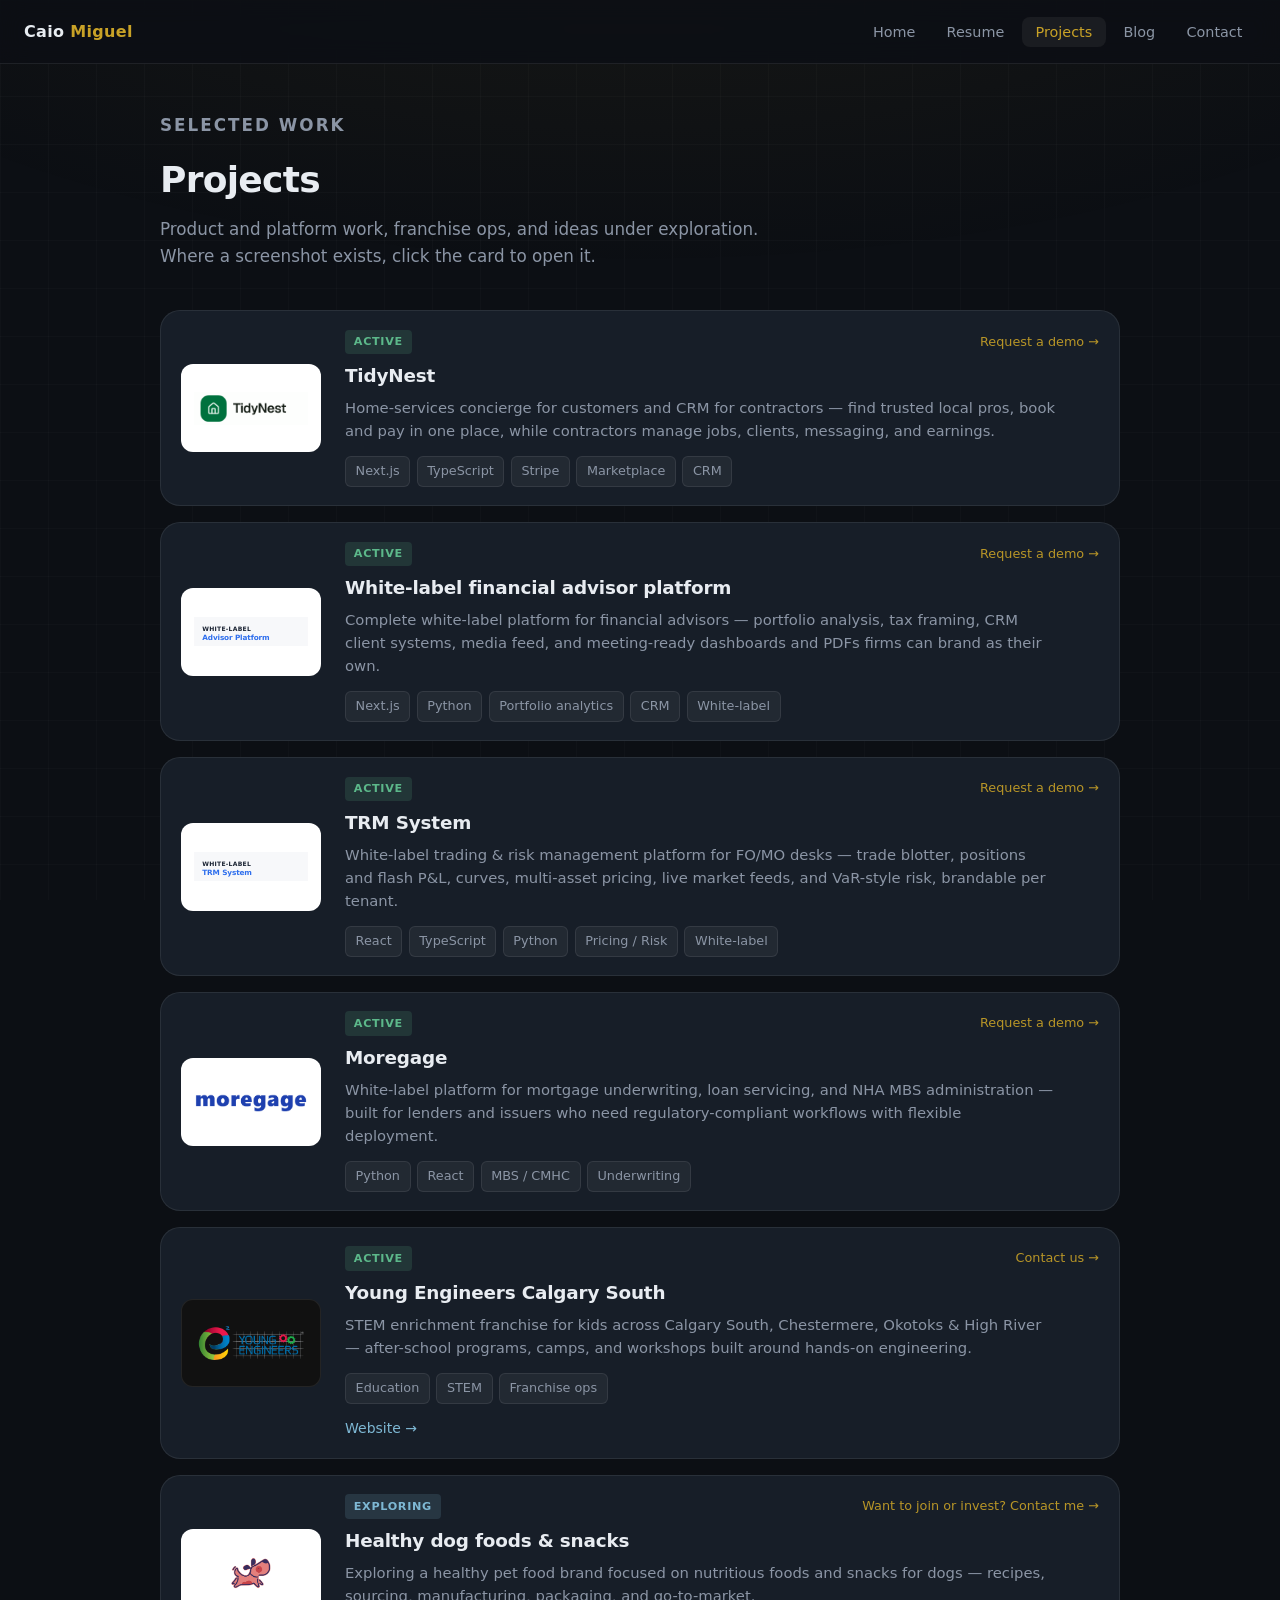
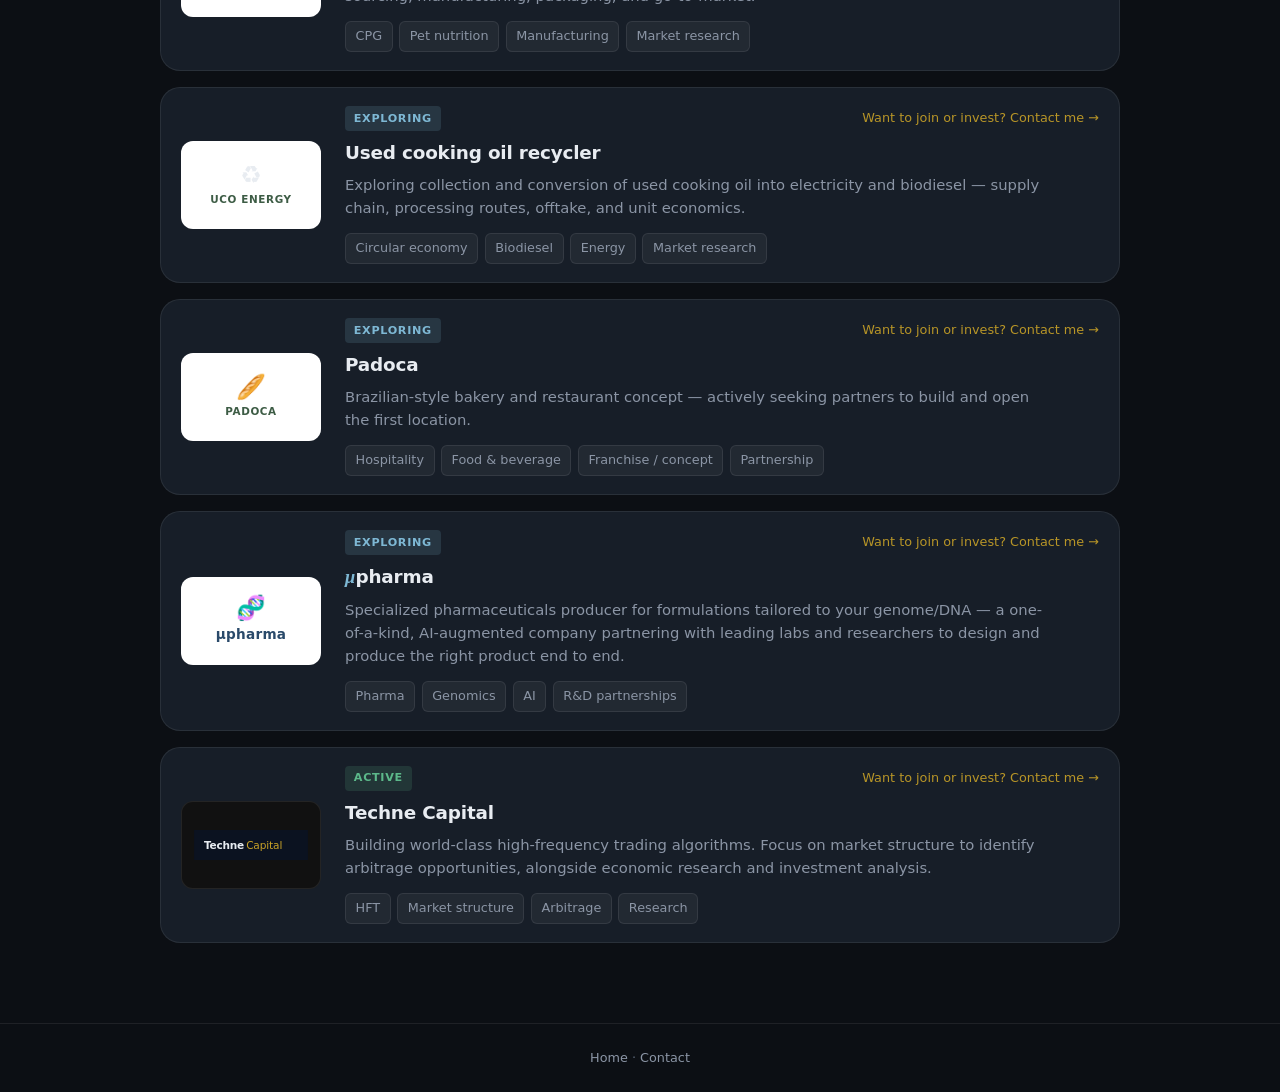
==== projects.html @ 764458f3 "Initial personal site for GitHub Pages. Landing page with resume, projects, blog, and contact; resum" ====
<!DOCTYPE html>
<html lang="en">
  <head>
    <meta charset="UTF-8" />
    <meta name="viewport" content="width=device-width, initial-scale=1.0" />
    <meta
      name="description"
      content="Projects by Caio Miguel — Techne Capital, advisor platform, TRM System, Moregage, TidyNest, Young Engineers, healthy dog food, and more."
    />
    <title>Projects · Caio Miguel</title>
    <link rel="stylesheet" href="css/style.css" />
  </head>
  <body>
    <div class="bg-grid" aria-hidden="true"></div>

    <header class="site-nav">
      <a class="logo" href="index.html">Caio <span>Miguel</span></a>
      <button
        class="nav-toggle"
        type="button"
        aria-label="Open menu"
        aria-expanded="false"
      >
        ☰
      </button>
      <ul class="nav-links">
        <li><a href="index.html">Home</a></li>
        <li><a href="resume.html">Resume</a></li>
        <li><a class="active" href="projects.html">Projects</a></li>
        <li><a href="blog.html">Blog</a></li>
        <li><a href="contact.html">Contact</a></li>
      </ul>
    </header>

    <main class="page container">
      <header class="page-header">
        <p class="eyebrow">Selected work</p>
        <h1>Projects</h1>
        <p>
          Product and platform work, franchise ops, and ideas under exploration.
          Where a screenshot exists, click the card to open it.
        </p>
      </header>

      <div class="projects-list">
        <article
          class="project-row"
          tabindex="0"
          role="button"
          data-screenshot="projects/tidynest-landing.png"
          data-title="TidyNest"
          data-caption="Landing page — home help marketplace"
          aria-haspopup="dialog"
          aria-label="TidyNest — open screenshot"
        >
          <div class="project-logo-wrap project-logo-wrap--light">
            <img
              class="project-logo"
              src="projects/tidynest-logo.png"
              alt=""
              width="140"
              height="36"
            />
          </div>
          <div class="project-body">
            <div class="project-body-top">
              <span class="status status-active">Active</span>
              <a class="project-view-hint" href="contact.html" data-no-lightbox
                >Request a demo →</a
              >
            </div>
            <h2>TidyNest</h2>
            <p class="desc">
              Home-services concierge for customers and CRM for contractors —
              find trusted local pros, book and pay in one place, while
              contractors manage jobs, clients, messaging, and earnings.
            </p>
            <div class="tech">
              <span class="tag">Next.js</span>
              <span class="tag">TypeScript</span>
              <span class="tag">Stripe</span>
              <span class="tag">Marketplace</span>
              <span class="tag">CRM</span>
            </div>
          </div>
        </article>

        <article class="project-row project-row--static">
          <div class="project-logo-wrap project-logo-wrap--light">
            <img
              class="project-logo"
              src="projects/advisor-platform-logo.svg"
              alt=""
              width="180"
              height="46"
            />
          </div>
          <div class="project-body">
            <div class="project-body-top">
              <span class="status status-active">Active</span>
              <a class="project-view-hint" href="contact.html"
                >Request a demo →</a
              >
            </div>
            <h2>White-label financial advisor platform</h2>
            <p class="desc">
              Complete white-label platform for financial advisors — portfolio
              analysis, tax framing, CRM client systems, media feed, and
              meeting-ready dashboards and PDFs firms can brand as their own.
            </p>
            <div class="tech">
              <span class="tag">Next.js</span>
              <span class="tag">Python</span>
              <span class="tag">Portfolio analytics</span>
              <span class="tag">CRM</span>
              <span class="tag">White-label</span>
            </div>
          </div>
        </article>

        <article
          class="project-row"
          tabindex="0"
          role="button"
          data-screenshot="projects/trm-landing.png"
          data-title="TRM System"
          data-caption="Dashboard — FO/MO trading &amp; risk overview"
          aria-haspopup="dialog"
          aria-label="TRM System — open screenshot"
        >
          <div class="project-logo-wrap project-logo-wrap--light">
            <img
              class="project-logo"
              src="projects/trm-system-logo.svg"
              alt=""
              width="180"
              height="46"
            />
          </div>
          <div class="project-body">
            <div class="project-body-top">
              <span class="status status-active">Active</span>
              <a class="project-view-hint" href="contact.html" data-no-lightbox
                >Request a demo →</a
              >
            </div>
            <h2>TRM System</h2>
            <p class="desc">
              White-label trading &amp; risk management platform for FO/MO
              desks — trade blotter, positions and flash P&amp;L, curves,
              multi-asset pricing, live market feeds, and VaR-style risk,
              brandable per tenant.
            </p>
            <div class="tech">
              <span class="tag">React</span>
              <span class="tag">TypeScript</span>
              <span class="tag">Python</span>
              <span class="tag">Pricing / Risk</span>
              <span class="tag">White-label</span>
            </div>
          </div>
        </article>

        <article
          class="project-row"
          tabindex="0"
          role="button"
          data-screenshot="projects/moregage-landing.png"
          data-title="Moregage"
          data-caption="Landing page — underwriting, servicing, and MBS administration"
          aria-haspopup="dialog"
          aria-label="Moregage — open screenshot"
        >
          <div class="project-logo-wrap project-logo-wrap--light">
            <img
              class="project-logo"
              src="projects/moregage-logo.png"
              alt=""
              width="180"
              height="36"
            />
          </div>
          <div class="project-body">
            <div class="project-body-top">
              <span class="status status-active">Active</span>
              <a class="project-view-hint" href="contact.html" data-no-lightbox
                >Request a demo →</a
              >
            </div>
            <h2>Moregage</h2>
            <p class="desc">
              White-label platform for mortgage underwriting, loan servicing, and
              NHA MBS administration — built for lenders and issuers who need
              regulatory-compliant workflows with flexible deployment.
            </p>
            <div class="tech">
              <span class="tag">Python</span>
              <span class="tag">React</span>
              <span class="tag">MBS / CMHC</span>
              <span class="tag">Underwriting</span>
            </div>
          </div>
        </article>

        <article
          class="project-row"
          tabindex="0"
          role="button"
          data-screenshot="projects/young-engineers-calgary-south-landing.png"
          data-title="Young Engineers Calgary South"
          data-caption="Franchise website homepage"
          aria-haspopup="dialog"
          aria-label="Young Engineers Calgary South — open screenshot"
        >
          <div class="project-logo-wrap project-logo-wrap--dark">
            <img
              class="project-logo project-logo--ye"
              src="projects/young-engineers-calgary-south-logo.png"
              alt=""
              width="160"
              height="48"
            />
          </div>
          <div class="project-body">
            <div class="project-body-top">
              <span class="status status-active">Active</span>
              <a
                class="project-view-hint"
                href="mailto:calgarysouth@youngengineers.org"
                data-no-lightbox
                >Contact us →</a
              >
            </div>
            <h2>Young Engineers Calgary South</h2>
            <p class="desc">
              STEM enrichment franchise for kids across Calgary South,
              Chestermere, Okotoks &amp; High River — after-school programs,
              camps, and workshops built around hands-on engineering.
            </p>
            <div class="tech">
              <span class="tag">Education</span>
              <span class="tag">STEM</span>
              <span class="tag">Franchise ops</span>
            </div>
            <div class="project-links">
              <a
                href="https://calgarysouth.youngengineers.org/"
                target="_blank"
                rel="noopener noreferrer"
                data-no-lightbox
                >Website →</a
              >
            </div>
          </div>
        </article>

        <article class="project-row project-row--static">
          <div class="project-logo-wrap project-logo-wrap--light">
            <img
              class="project-logo"
              src="projects/pawsitive-dog-logo.png"
              alt=""
              width="120"
              height="80"
            />
          </div>
          <div class="project-body">
            <div class="project-body-top">
              <span class="status status-exploring">Exploring</span>
              <a class="project-view-hint" href="contact.html"
                >Want to join or invest? Contact me →</a
              >
            </div>
            <h2>Healthy dog foods &amp; snacks</h2>
            <p class="desc">
              Exploring a healthy pet food brand focused on nutritious foods and
              snacks for dogs — recipes, sourcing, manufacturing, packaging, and
              go-to-market.
            </p>
            <div class="tech">
              <span class="tag">CPG</span>
              <span class="tag">Pet nutrition</span>
              <span class="tag">Manufacturing</span>
              <span class="tag">Market research</span>
            </div>
          </div>
        </article>

        <article class="project-row project-row--static">
          <div class="project-logo-wrap project-logo-wrap--light">
            <div class="project-logo-mark" aria-hidden="true">
              <span class="mark-icon">♻</span>
              <span class="mark-label">UCO energy</span>
            </div>
          </div>
          <div class="project-body">
            <div class="project-body-top">
              <span class="status status-exploring">Exploring</span>
              <a class="project-view-hint" href="contact.html"
                >Want to join or invest? Contact me →</a
              >
            </div>
            <h2>Used cooking oil recycler</h2>
            <p class="desc">
              Exploring collection and conversion of used cooking oil into
              electricity and biodiesel — supply chain, processing routes,
              offtake, and unit economics.
            </p>
            <div class="tech">
              <span class="tag">Circular economy</span>
              <span class="tag">Biodiesel</span>
              <span class="tag">Energy</span>
              <span class="tag">Market research</span>
            </div>
          </div>
        </article>

        <article class="project-row project-row--static">
          <div class="project-logo-wrap project-logo-wrap--light">
            <div class="project-logo-mark" aria-hidden="true">
              <span class="mark-icon">🥖</span>
              <span class="mark-label">Padoca</span>
            </div>
          </div>
          <div class="project-body">
            <div class="project-body-top">
              <span class="status status-exploring">Exploring</span>
              <a class="project-view-hint" href="contact.html"
                >Want to join or invest? Contact me →</a
              >
            </div>
            <h2>Padoca</h2>
            <p class="desc">
              Brazilian-style bakery and restaurant concept — actively seeking
              partners to build and open the first location.
            </p>
            <div class="tech">
              <span class="tag">Hospitality</span>
              <span class="tag">Food &amp; beverage</span>
              <span class="tag">Franchise / concept</span>
              <span class="tag">Partnership</span>
            </div>
          </div>
        </article>

        <article class="project-row project-row--static">
          <div class="project-logo-wrap project-logo-wrap--light">
            <div class="project-logo-mark" aria-hidden="true">
              <span class="mark-icon">🧬</span>
              <span class="mark-label mark-label--mu">μpharma</span>
            </div>
          </div>
          <div class="project-body">
            <div class="project-body-top">
              <span class="status status-exploring">Exploring</span>
              <a class="project-view-hint" href="contact.html"
                >Want to join or invest? Contact me →</a
              >
            </div>
            <h2 class="project-title-mu"><span class="mu">μ</span>pharma</h2>
            <p class="desc">
              Specialized pharmaceuticals producer for formulations tailored to
              your genome/DNA — a one-of-a-kind, AI-augmented company partnering
              with leading labs and researchers to design and produce the right
              product end to end.
            </p>
            <div class="tech">
              <span class="tag">Pharma</span>
              <span class="tag">Genomics</span>
              <span class="tag">AI</span>
              <span class="tag">R&amp;D partnerships</span>
            </div>
          </div>
        </article>

        <article class="project-row project-row--static">
          <div class="project-logo-wrap project-logo-wrap--dark">
            <img
              class="project-logo"
              src="projects/techne-capital-logo.svg"
              alt=""
              width="180"
              height="46"
            />
          </div>
          <div class="project-body">
            <div class="project-body-top">
              <span class="status status-active">Active</span>
              <a class="project-view-hint" href="contact.html"
                >Want to join or invest? Contact me →</a
              >
            </div>
            <h2>Techne Capital</h2>
            <p class="desc">
              Building world-class high-frequency trading algorithms. Focus on
              market structure to identify arbitrage opportunities, alongside
              economic research and investment analysis.
            </p>
            <div class="tech">
              <span class="tag">HFT</span>
              <span class="tag">Market structure</span>
              <span class="tag">Arbitrage</span>
              <span class="tag">Research</span>
            </div>
          </div>
        </article>
      </div>
    </main>

    <dialog
      class="project-lightbox"
      id="project-lightbox"
      aria-labelledby="lightbox-title"
    >
      <div class="project-lightbox-inner">
        <header class="project-lightbox-header">
          <div>
            <h2 id="lightbox-title"></h2>
            <p class="project-lightbox-caption" id="lightbox-caption"></p>
          </div>
          <button
            type="button"
            class="project-lightbox-close"
            id="lightbox-close"
            aria-label="Close screenshot"
          >
            ✕
          </button>
        </header>
        <div class="project-lightbox-stage">
          <img id="lightbox-image" src="" alt="" />
        </div>
      </div>
    </dialog>

    <footer class="site-footer">
      <p>
        <a href="index.html">Home</a> ·
        <a href="contact.html">Contact</a>
      </p>
    </footer>

    <script src="js/main.js"></script>
  </body>
</html>
---- css/style.css ----
/* ============================================================
   Caio Miguel — Personal Site
   ============================================================ */

:root {
  --bg: #0c0f14;
  --bg-elevated: #141a22;
  --bg-card: #171e28;
  --bg-card-hover: #1c2530;
  --border: rgba(255, 255, 255, 0.08);
  --border-strong: rgba(255, 255, 255, 0.14);
  --text: #e8ecf1;
  --text-muted: #8b95a5;
  --text-dim: #5c6778;
  --accent: #c9a227;
  --accent-soft: rgba(201, 162, 39, 0.15);
  --accent-hover: #dbb83a;
  --link: #7eb8d4;
  --success: #5cb88a;
  --radius: 12px;
  --radius-lg: 20px;
  --font-sans: "Segoe UI", system-ui, -apple-system, sans-serif;
  --font-display: "Segoe UI", system-ui, -apple-system, sans-serif;
  --max-width: 960px;
  --nav-height: 64px;
  --transition: 180ms ease;
}

*,
*::before,
*::after {
  box-sizing: border-box;
  margin: 0;
  padding: 0;
}

html {
  scroll-behavior: smooth;
}

body {
  font-family: var(--font-sans);
  background: var(--bg);
  color: var(--text);
  line-height: 1.6;
  min-height: 100vh;
  -webkit-font-smoothing: antialiased;
}

a {
  color: var(--link);
  text-decoration: none;
  transition: color var(--transition);
}

a:hover {
  color: var(--accent-hover);
}

img {
  max-width: 100%;
  display: block;
}

/* ---------- Background texture ---------- */
.bg-grid {
  position: fixed;
  inset: 0;
  z-index: -1;
  background-image:
    radial-gradient(ellipse 80% 50% at 50% -20%, rgba(201, 162, 39, 0.08), transparent),
    linear-gradient(rgba(255, 255, 255, 0.02) 1px, transparent 1px),
    linear-gradient(90deg, rgba(255, 255, 255, 0.02) 1px, transparent 1px);
  background-size: 100% 100%, 48px 48px, 48px 48px;
  pointer-events: none;
}

/* ---------- Nav ---------- */
.site-nav {
  position: sticky;
  top: 0;
  z-index: 100;
  height: var(--nav-height);
  display: flex;
  align-items: center;
  justify-content: space-between;
  padding: 0 1.5rem;
  background: rgba(12, 15, 20, 0.85);
  backdrop-filter: blur(12px);
  border-bottom: 1px solid var(--border);
}

.site-nav .logo {
  font-weight: 600;
  font-size: 1rem;
  color: var(--text);
  letter-spacing: 0.02em;
}

.site-nav .logo:hover {
  color: var(--accent);
}

.site-nav .logo span {
  color: var(--accent);
}

.nav-links {
  display: flex;
  gap: 0.25rem;
  list-style: none;
}

.nav-links a {
  color: var(--text-muted);
  font-size: 0.9rem;
  padding: 0.45rem 0.85rem;
  border-radius: 8px;
  transition: color var(--transition), background var(--transition);
}

.nav-links a:hover,
.nav-links a.active {
  color: var(--text);
  background: rgba(255, 255, 255, 0.06);
}

.nav-links a.active {
  color: var(--accent);
}

.nav-toggle {
  display: none;
  background: none;
  border: 1px solid var(--border);
  color: var(--text);
  padding: 0.4rem 0.6rem;
  border-radius: 8px;
  cursor: pointer;
  font-size: 1.1rem;
  line-height: 1;
}

/* ---------- Layout ---------- */
.container {
  width: min(100% - 2rem, var(--max-width));
  margin-inline: auto;
}

.page {
  padding: 3rem 0 5rem;
}

.page-header {
  margin-bottom: 2.5rem;
}

.page-header h1 {
  font-size: clamp(1.75rem, 4vw, 2.25rem);
  font-weight: 650;
  letter-spacing: -0.02em;
  margin-bottom: 0.5rem;
}

.page-header p {
  color: var(--text-muted);
  font-size: 1.05rem;
  max-width: 36em;
}

.eyebrow {
  display: inline-block;
  font-size: 0.75rem;
  font-weight: 600;
  letter-spacing: 0.12em;
  text-transform: uppercase;
  color: var(--accent);
  margin-bottom: 0.75rem;
}

/* ---------- Landing ---------- */
.landing {
  min-height: 100vh;
  display: flex;
  flex-direction: column;
  align-items: center;
  justify-content: center;
  padding: 2rem 1rem 3rem;
  text-align: center;
}

.landing-intro {
  margin-bottom: 3rem;
  animation: fadeUp 0.7s ease both;
}

.landing-intro .eyebrow {
  margin-bottom: 1rem;
}

.landing-intro h1 {
  font-size: clamp(2.25rem, 6vw, 3.5rem);
  font-weight: 700;
  letter-spacing: -0.03em;
  line-height: 1.15;
  margin-bottom: 0.75rem;
}

.landing-intro h1 .accent {
  color: var(--accent);
}

.landing-intro .tagline {
  color: var(--text-muted);
  font-size: clamp(1rem, 2.5vw, 1.2rem);
  max-width: 28em;
  margin: 0 auto 1.25rem;
}

.landing-intro .location {
  color: var(--text-dim);
  font-size: 0.9rem;
}

.destination-grid {
  display: grid;
  grid-template-columns: repeat(2, 1fr);
  gap: 1.25rem;
  width: min(100%, 640px);
  animation: fadeUp 0.7s ease 0.15s both;
}

.destination-card {
  display: flex;
  flex-direction: column;
  align-items: flex-start;
  text-align: left;
  padding: 1.75rem 1.5rem;
  background: var(--bg-card);
  border: 1px solid var(--border);
  border-radius: var(--radius-lg);
  color: var(--text);
  transition:
    transform var(--transition),
    border-color var(--transition),
    background var(--transition),
    box-shadow var(--transition);
  position: relative;
  overflow: hidden;
}

.destination-card::before {
  content: "";
  position: absolute;
  top: 0;
  left: 0;
  right: 0;
  height: 2px;
  background: linear-gradient(90deg, transparent, var(--accent), transparent);
  opacity: 0;
  transition: opacity var(--transition);
}

.destination-card:hover {
  transform: translateY(-4px);
  border-color: var(--border-strong);
  background: var(--bg-card-hover);
  box-shadow: 0 16px 40px rgba(0, 0, 0, 0.35);
  color: var(--text);
}

.destination-card:hover::before {
  opacity: 1;
}

.destination-card .icon {
  width: 42px;
  height: 42px;
  display: flex;
  align-items: center;
  justify-content: center;
  border-radius: 10px;
  background: var(--accent-soft);
  color: var(--accent);
  font-size: 1.25rem;
  margin-bottom: 1.15rem;
}

.destination-card h2 {
  font-size: 1.2rem;
  font-weight: 650;
  margin-bottom: 0.4rem;
  letter-spacing: -0.01em;
}

.destination-card p {
  color: var(--text-muted);
  font-size: 0.9rem;
  line-height: 1.5;
  flex: 1;
}

.destination-card .arrow {
  margin-top: 1.25rem;
  font-size: 0.85rem;
  font-weight: 500;
  color: var(--accent);
  display: flex;
  align-items: center;
  gap: 0.35rem;
  transition: gap var(--transition);
}

.destination-card:hover .arrow {
  gap: 0.6rem;
}

.landing-footer {
  margin-top: 3.5rem;
  color: var(--text-dim);
  font-size: 0.8rem;
  animation: fadeUp 0.7s ease 0.3s both;
}

.landing-footer a {
  color: var(--text-muted);
}

.landing-footer a:hover {
  color: var(--accent);
}

/* ---------- Resume ---------- */
.resume-actions {
  display: flex;
  flex-wrap: wrap;
  gap: 0.75rem;
  margin-bottom: 2.5rem;
}

.btn {
  display: inline-flex;
  align-items: center;
  gap: 0.5rem;
  padding: 0.65rem 1.15rem;
  border-radius: 8px;
  font-size: 0.9rem;
  font-weight: 500;
  border: 1px solid transparent;
  cursor: pointer;
  transition: background var(--transition), border-color var(--transition), color var(--transition);
}

.btn-primary {
  background: var(--accent);
  color: #0c0f14;
}

.btn-primary:hover {
  background: var(--accent-hover);
  color: #0c0f14;
}

.btn-secondary {
  background: transparent;
  border-color: var(--border-strong);
  color: var(--text);
}

.btn-secondary:hover {
  border-color: var(--accent);
  color: var(--accent);
  background: var(--accent-soft);
}

.resume-section {
  margin-bottom: 2.75rem;
}

.resume-section h2 {
  font-size: 1.1rem;
  font-weight: 650;
  letter-spacing: 0.04em;
  text-transform: uppercase;
  color: var(--accent);
  margin-bottom: 1.25rem;
  padding-bottom: 0.5rem;
  border-bottom: 1px solid var(--border);
}

.about-me-body {
  max-width: 42em;
  color: var(--text-muted);
  font-size: 1rem;
  line-height: 1.7;
}

.about-me-body p + p {
  margin-top: 0.85rem;
}

.resume-meta {
  display: flex;
  flex-wrap: wrap;
  gap: 1rem 1.75rem;
  color: var(--text-muted);
  font-size: 0.95rem;
  margin-bottom: 2rem;
}

.resume-meta a {
  color: var(--text-muted);
}

.resume-meta a:hover {
  color: var(--accent);
}

.timeline-item {
  position: relative;
  padding-left: 1.25rem;
  margin-bottom: 1.75rem;
  border-left: 2px solid var(--border);
}

.timeline-item::before {
  content: "";
  position: absolute;
  left: -5px;
  top: 0.45rem;
  width: 8px;
  height: 8px;
  border-radius: 50%;
  background: var(--accent);
  box-shadow: 0 0 0 3px var(--accent-soft);
}

.timeline-item:last-child {
  margin-bottom: 0;
}

.timeline-header {
  display: flex;
  flex-wrap: wrap;
  justify-content: space-between;
  gap: 0.35rem 1rem;
  margin-bottom: 0.35rem;
}

.timeline-header h3 {
  font-size: 1.05rem;
  font-weight: 600;
}

.timeline-header .role {
  color: var(--text);
  font-weight: 500;
}

.timeline-header .dates {
  color: var(--text-dim);
  font-size: 0.875rem;
  white-space: nowrap;
}

.timeline-org {
  color: var(--text-muted);
  font-size: 0.9rem;
  margin-bottom: 0.65rem;
}

.timeline-item ul {
  list-style: none;
  padding: 0;
}

.timeline-item li {
  position: relative;
  padding-left: 1rem;
  margin-bottom: 0.4rem;
  color: var(--text-muted);
  font-size: 0.925rem;
}

.timeline-item li::before {
  content: "–";
  position: absolute;
  left: 0;
  color: var(--text-dim);
}

.skills-grid {
  display: grid;
  grid-template-columns: repeat(auto-fill, minmax(200px, 1fr));
  gap: 1rem;
}

.skill-group {
  background: var(--bg-card);
  border: 1px solid var(--border);
  border-radius: var(--radius);
  padding: 1.15rem 1.25rem;
}

.skill-group h3 {
  font-size: 0.85rem;
  font-weight: 600;
  color: var(--text);
  margin-bottom: 0.65rem;
}

.skill-tags {
  display: flex;
  flex-wrap: wrap;
  gap: 0.4rem;
}

.tag {
  display: inline-block;
  padding: 0.25rem 0.6rem;
  background: rgba(255, 255, 255, 0.05);
  border: 1px solid var(--border);
  border-radius: 6px;
  font-size: 0.8rem;
  color: var(--text-muted);
}

/* ---------- Projects (logo + description rows) ---------- */
.projects-list {
  display: flex;
  flex-direction: column;
  gap: 1rem;
}

.project-row {
  display: grid;
  grid-template-columns: 140px 1fr;
  gap: 1.25rem 1.5rem;
  align-items: center;
  padding: 1.15rem 1.25rem;
  background: var(--bg-card);
  border: 1px solid var(--border);
  border-radius: var(--radius-lg);
  cursor: pointer;
  transition:
    border-color var(--transition),
    background var(--transition),
    transform var(--transition),
    box-shadow var(--transition);
}

.project-row:hover,
.project-row:focus-visible {
  border-color: var(--border-strong);
  background: var(--bg-card-hover);
  box-shadow: 0 10px 28px rgba(0, 0, 0, 0.28);
  outline: none;
}

.project-row:focus-visible {
  border-color: var(--accent);
  box-shadow: 0 0 0 3px var(--accent-soft);
}

.project-row:active {
  transform: scale(0.997);
}

/* Rows without a screenshot (e.g. early-stage) */
.project-row--static {
  cursor: default;
}

.project-row--static:hover,
.project-row--static:focus-visible {
  box-shadow: none;
  transform: none;
}

.project-row--static:active {
  transform: none;
}

.project-logo-wrap {
  display: flex;
  align-items: center;
  justify-content: center;
  width: 140px;
  height: 88px;
  border-radius: 12px;
  border: 1px solid var(--border);
  padding: 0.75rem;
  flex-shrink: 0;
}

.project-logo-wrap--light {
  background: #ffffff;
}

.project-logo-wrap--dark {
  background: #111111;
}

.project-logo {
  display: block;
  max-width: 100%;
  max-height: 48px;
  width: auto;
  height: auto;
  object-fit: contain;
}

.project-logo--ye {
  max-height: 52px;
}

.project-body {
  min-width: 0;
}

.project-body-top {
  display: flex;
  flex-wrap: wrap;
  align-items: center;
  justify-content: space-between;
  gap: 0.5rem 1rem;
  margin-bottom: 0.45rem;
}

.project-view-hint {
  font-size: 0.8rem;
  font-weight: 500;
  color: var(--accent);
  opacity: 0.9;
  transition: opacity var(--transition), color var(--transition);
  text-decoration: none;
  position: relative;
  z-index: 1;
}

.project-view-hint:hover {
  opacity: 1;
  color: var(--accent-hover);
}

.project-row .status {
  display: inline-block;
  font-size: 0.7rem;
  font-weight: 600;
  letter-spacing: 0.06em;
  text-transform: uppercase;
  padding: 0.2rem 0.55rem;
  border-radius: 4px;
}

.status-active {
  background: rgba(92, 184, 138, 0.15);
  color: var(--success);
}

.status-exploring {
  background: rgba(126, 184, 212, 0.15);
  color: var(--link);
}

.status-planned {
  background: var(--accent-soft);
  color: var(--accent);
}

.status-archive {
  background: rgba(255, 255, 255, 0.06);
  color: var(--text-dim);
}

.project-logo-mark {
  display: flex;
  flex-direction: column;
  align-items: center;
  justify-content: center;
  gap: 0.25rem;
  text-align: center;
  width: 100%;
  height: 100%;
}

.project-logo-mark .mark-icon {
  font-size: 1.5rem;
  line-height: 1;
}

.project-logo-mark .mark-label {
  font-size: 0.65rem;
  font-weight: 650;
  letter-spacing: 0.06em;
  text-transform: uppercase;
  color: #3d5c45;
}

.project-logo-mark .mark-label--mu {
  text-transform: none;
  letter-spacing: 0.02em;
  font-size: 0.85rem;
  font-weight: 700;
  color: #2a4a6a;
}

/* μ as brand “u” — uniqueness / micro-scale formulation */
.project-title-mu .mu {
  font-family: "Segoe UI", "Times New Roman", Georgia, serif;
  font-weight: 600;
  font-style: italic;
  color: var(--link);
  margin-right: 0.02em;
}

.project-row h2 {
  font-size: 1.15rem;
  font-weight: 650;
  margin-bottom: 0.4rem;
  letter-spacing: -0.01em;
  color: var(--text);
}

.project-row .desc {
  color: var(--text-muted);
  font-size: 0.925rem;
  margin-bottom: 0.85rem;
  max-width: 48em;
  line-height: 1.55;
}

.project-row .desc + .desc {
  margin-top: -0.4rem;
}

.project-row .tech {
  display: flex;
  flex-wrap: wrap;
  gap: 0.4rem;
}

.project-links {
  display: flex;
  flex-wrap: wrap;
  gap: 1rem;
  font-size: 0.875rem;
  margin-top: 0.85rem;
}

.project-links a {
  font-weight: 500;
  position: relative;
  z-index: 1;
}

/* Full-page screenshot lightbox */
.project-lightbox {
  width: min(1100px, calc(100vw - 2rem));
  max-width: 100%;
  max-height: calc(100vh - 2rem);
  margin: auto;
  padding: 0;
  border: 1px solid var(--border-strong);
  border-radius: var(--radius-lg);
  background: var(--bg-elevated);
  color: var(--text);
  box-shadow: 0 24px 64px rgba(0, 0, 0, 0.55);
}

.project-lightbox::backdrop {
  background: rgba(4, 6, 10, 0.78);
  backdrop-filter: blur(4px);
}

.project-lightbox-inner {
  display: flex;
  flex-direction: column;
  max-height: calc(100vh - 2rem);
}

.project-lightbox-header {
  display: flex;
  align-items: flex-start;
  justify-content: space-between;
  gap: 1rem;
  padding: 1rem 1.15rem;
  border-bottom: 1px solid var(--border);
  flex-shrink: 0;
}

.project-lightbox-header h2 {
  font-size: 1.1rem;
  font-weight: 650;
  letter-spacing: -0.01em;
}

.project-lightbox-caption {
  color: var(--text-muted);
  font-size: 0.85rem;
  margin-top: 0.2rem;
}

.project-lightbox-close {
  flex-shrink: 0;
  width: 36px;
  height: 36px;
  border-radius: 8px;
  border: 1px solid var(--border);
  background: transparent;
  color: var(--text-muted);
  cursor: pointer;
  font-size: 1rem;
  line-height: 1;
  transition: background var(--transition), color var(--transition), border-color var(--transition);
}

.project-lightbox-close:hover {
  color: var(--text);
  border-color: var(--border-strong);
  background: rgba(255, 255, 255, 0.06);
}

.project-lightbox-stage {
  overflow: auto;
  padding: 0.75rem;
  background: #06080c;
}

.project-lightbox-stage img {
  display: block;
  width: 100%;
  height: auto;
  border-radius: 8px;
  border: 1px solid var(--border);
}

@media (max-width: 640px) {
  .project-row {
    grid-template-columns: 1fr;
    gap: 0.9rem;
    padding: 1rem;
  }

  .project-logo-wrap {
    width: 100%;
    height: 72px;
  }
}

.empty-hint {
  color: var(--text-dim);
  font-size: 0.9rem;
  font-style: italic;
  margin-top: 1.5rem;
  padding: 1.25rem;
  border: 1px dashed var(--border);
  border-radius: var(--radius);
}

/* ---------- Blog ---------- */
.blog-list {
  display: flex;
  flex-direction: column;
  gap: 0;
}

.blog-post {
  display: block;
  padding: 1.5rem 0;
  border-bottom: 1px solid var(--border);
  color: inherit;
  transition: padding-left var(--transition);
}

.blog-post:first-child {
  border-top: 1px solid var(--border);
}

.blog-post:hover {
  padding-left: 0.5rem;
  color: inherit;
}

.blog-post .date {
  font-size: 0.8rem;
  color: var(--text-dim);
  margin-bottom: 0.35rem;
}

.blog-post h2 {
  font-size: 1.2rem;
  font-weight: 650;
  letter-spacing: -0.01em;
  margin-bottom: 0.4rem;
  color: var(--text);
  transition: color var(--transition);
}

.blog-post:hover h2 {
  color: var(--accent);
}

.blog-post .excerpt {
  color: var(--text-muted);
  font-size: 0.95rem;
  max-width: 48em;
}

/* Blog article page */
.article {
  max-width: 680px;
}

.article .back-link {
  display: inline-flex;
  align-items: center;
  gap: 0.35rem;
  font-size: 0.875rem;
  color: var(--text-muted);
  margin-bottom: 1.5rem;
}

.article .back-link:hover {
  color: var(--accent);
}

.article header {
  margin-bottom: 2rem;
}

.article header .date {
  font-size: 0.85rem;
  color: var(--text-dim);
  margin-bottom: 0.5rem;
}

.article header h1 {
  font-size: clamp(1.6rem, 4vw, 2.1rem);
  font-weight: 700;
  letter-spacing: -0.02em;
  line-height: 1.25;
  margin-bottom: 0.75rem;
}

.article-body {
  color: var(--text-muted);
  font-size: 1.05rem;
  line-height: 1.75;
}

.article-body p {
  margin-bottom: 1.25rem;
}

.article-body h2 {
  color: var(--text);
  font-size: 1.25rem;
  font-weight: 650;
  margin: 2rem 0 0.75rem;
}

.article-body ul,
.article-body ol {
  margin: 0 0 1.25rem 1.25rem;
}

.article-body li {
  margin-bottom: 0.4rem;
}

.article-body code {
  font-family: ui-monospace, "Cascadia Code", Consolas, monospace;
  font-size: 0.9em;
  background: rgba(255, 255, 255, 0.06);
  padding: 0.15em 0.4em;
  border-radius: 4px;
}

.article-body pre {
  background: var(--bg-card);
  border: 1px solid var(--border);
  border-radius: var(--radius);
  padding: 1rem 1.15rem;
  overflow-x: auto;
  margin-bottom: 1.25rem;
  font-size: 0.875rem;
}

.article-body pre code {
  background: none;
  padding: 0;
}

.article-body blockquote {
  border-left: 3px solid var(--accent);
  padding-left: 1rem;
  margin: 0 0 1.25rem;
  color: var(--text-dim);
  font-style: italic;
}

/* ---------- Contact form ---------- */
.contact-form {
  max-width: 520px;
  display: flex;
  flex-direction: column;
  gap: 1.15rem;
}

.form-field {
  display: flex;
  flex-direction: column;
  gap: 0.4rem;
}

.form-field label {
  font-size: 0.875rem;
  font-weight: 500;
  color: var(--text);
}

.form-field .hint {
  font-size: 0.8rem;
  color: var(--text-dim);
  font-weight: 400;
}

.form-field input,
.form-field textarea {
  font: inherit;
  color: var(--text);
  background: var(--bg-card);
  border: 1px solid var(--border);
  border-radius: 8px;
  padding: 0.7rem 0.9rem;
  transition: border-color var(--transition), box-shadow var(--transition);
  width: 100%;
}

.form-field input:focus,
.form-field textarea:focus {
  outline: none;
  border-color: var(--accent);
  box-shadow: 0 0 0 3px var(--accent-soft);
}

.form-field textarea {
  min-height: 160px;
  resize: vertical;
  line-height: 1.5;
}

.form-field input::placeholder,
.form-field textarea::placeholder {
  color: var(--text-dim);
}

/* Honeypot — hidden from real users */
.hp-field {
  position: absolute;
  left: -9999px;
  width: 1px;
  height: 1px;
  overflow: hidden;
  opacity: 0;
  pointer-events: none;
}

.form-actions {
  display: flex;
  flex-wrap: wrap;
  align-items: center;
  gap: 1rem;
  margin-top: 0.25rem;
}

.form-status {
  font-size: 0.875rem;
  margin-top: 0.25rem;
}

.form-status--ok {
  color: var(--success);
}

.form-status--error {
  color: #e07a7a;
}

.contact-note {
  margin-top: 2rem;
  max-width: 36em;
  color: var(--text-dim);
  font-size: 0.875rem;
  line-height: 1.55;
}

/* ---------- Footer (inner pages) ---------- */
.site-footer {
  border-top: 1px solid var(--border);
  padding: 1.5rem;
  text-align: center;
  color: var(--text-dim);
  font-size: 0.8rem;
}

.site-footer a {
  color: var(--text-muted);
}

/* ---------- Animations ---------- */
@keyframes fadeUp {
  from {
    opacity: 0;
    transform: translateY(16px);
  }
  to {
    opacity: 1;
    transform: translateY(0);
  }
}

/* ---------- Responsive ---------- */
@media (max-width: 720px) {
  .destination-grid {
    grid-template-columns: 1fr;
    max-width: 360px;
  }

  .nav-toggle {
    display: block;
  }

  .nav-links {
    display: none;
    position: absolute;
    top: var(--nav-height);
    left: 0;
    right: 0;
    flex-direction: column;
    background: rgba(12, 15, 20, 0.98);
    border-bottom: 1px solid var(--border);
    padding: 0.75rem;
    gap: 0.15rem;
  }

  .nav-links.open {
    display: flex;
  }

  .nav-links a {
    padding: 0.75rem 1rem;
  }

  .timeline-header {
    flex-direction: column;
  }
}

@media (prefers-reduced-motion: reduce) {
  *,
  *::before,
  *::after {
    animation-duration: 0.01ms !important;
    animation-iteration-count: 1 !important;
    transition-duration: 0.01ms !important;
  }
}
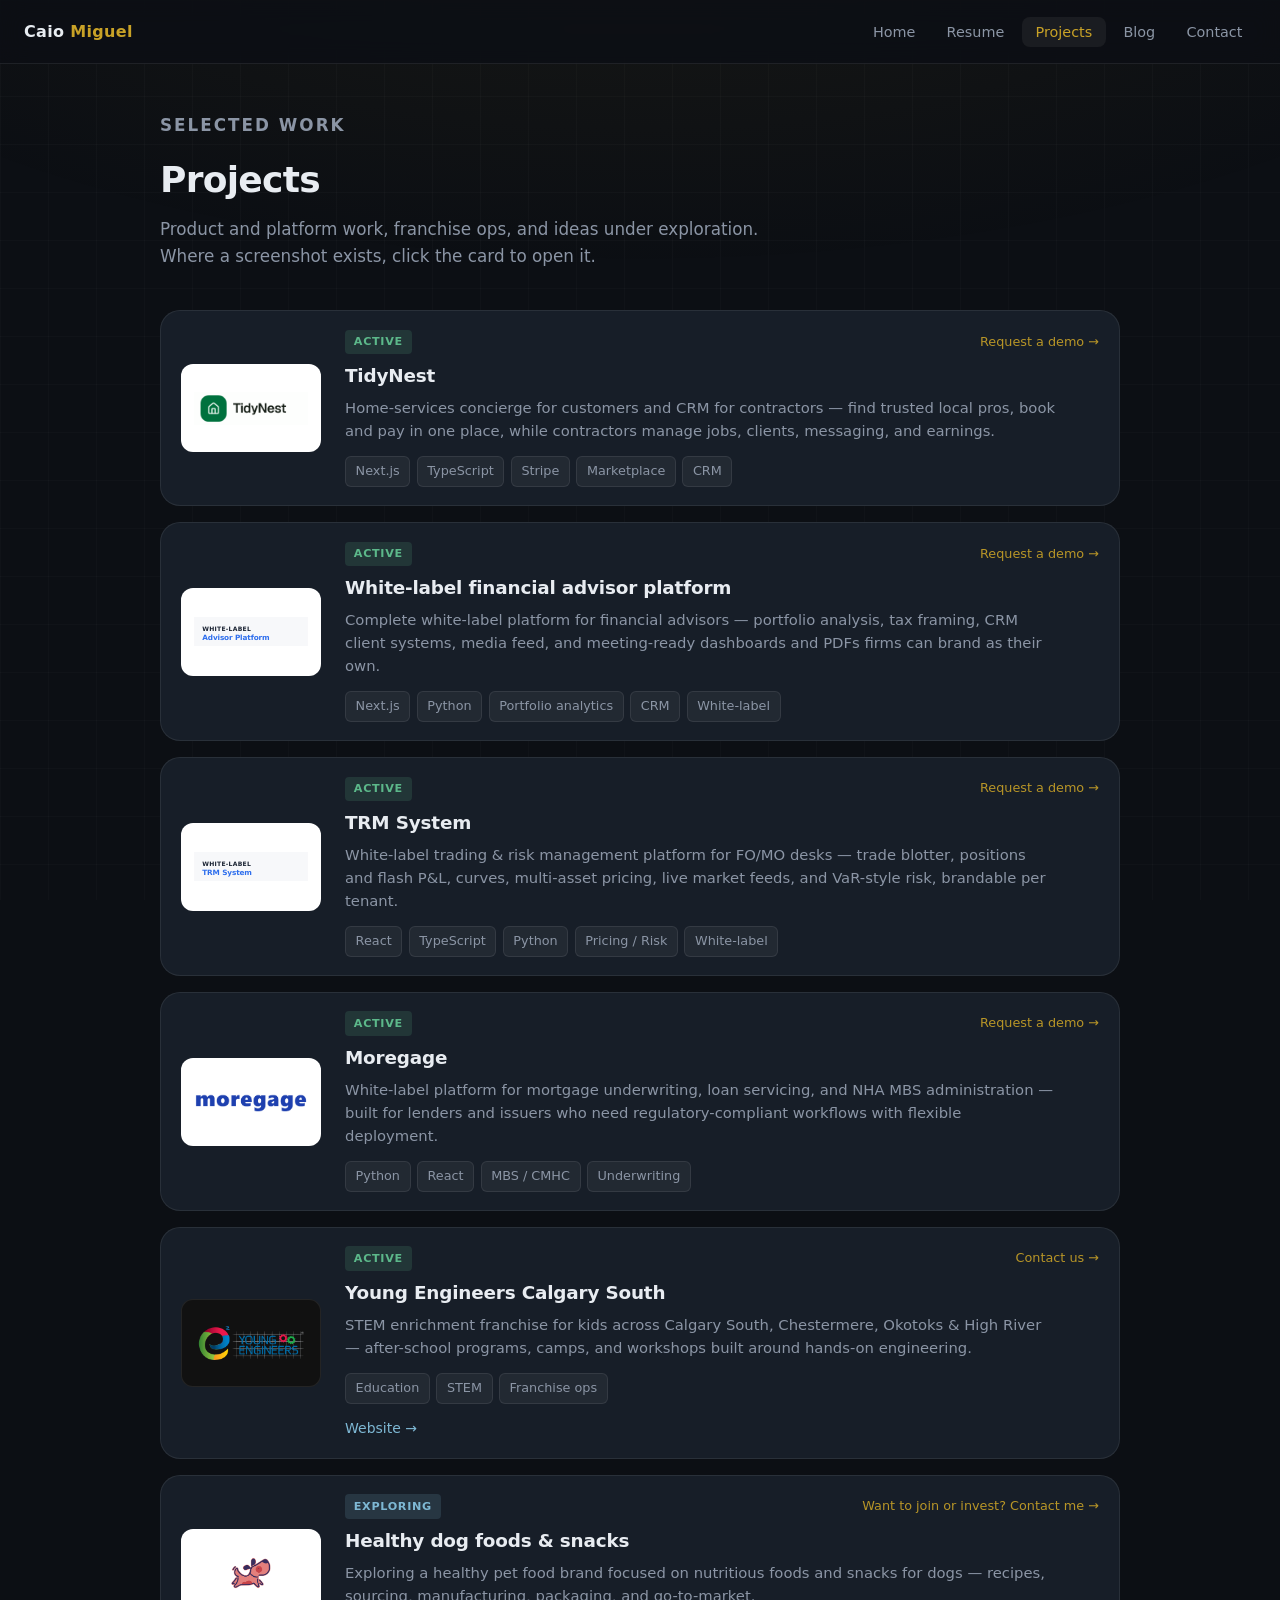
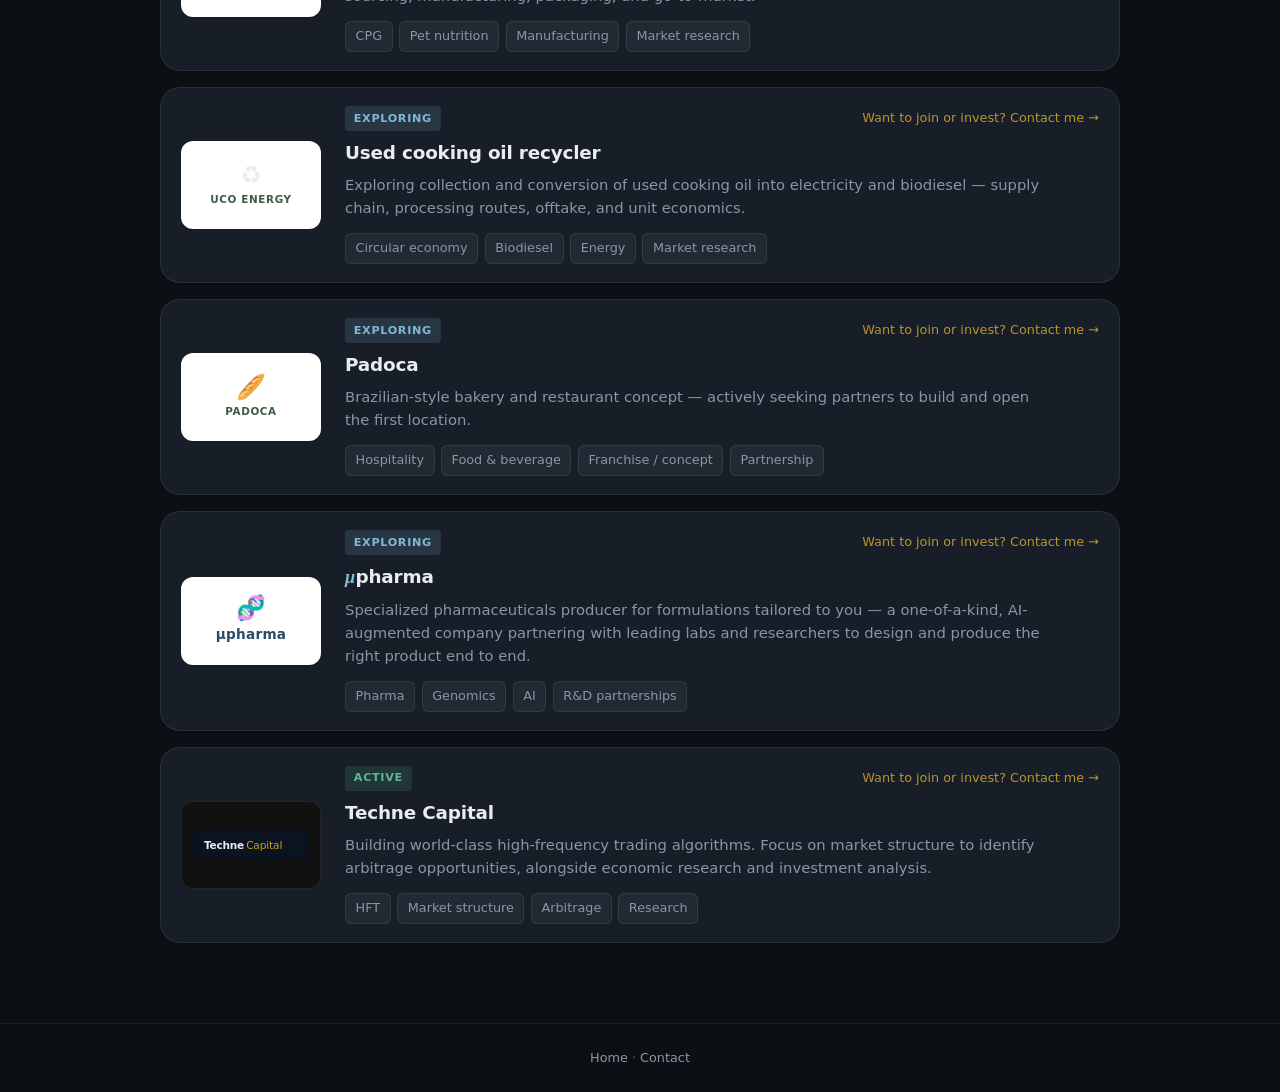
==== commit 057badb6: "Tweak μpharma project description wording. Simplify the personalized-formulation line on the project" ====
--- a/projects.html
+++ b/projects.html
@@ -360,7 +360,7 @@
             <h2 class="project-title-mu"><span class="mu">μ</span>pharma</h2>
             <p class="desc">
               Specialized pharmaceuticals producer for formulations tailored to
-              your genome/DNA — a one-of-a-kind, AI-augmented company partnering
+              you — a one-of-a-kind, AI-augmented company partnering
               with leading labs and researchers to design and produce the right
               product end to end.
             </p>
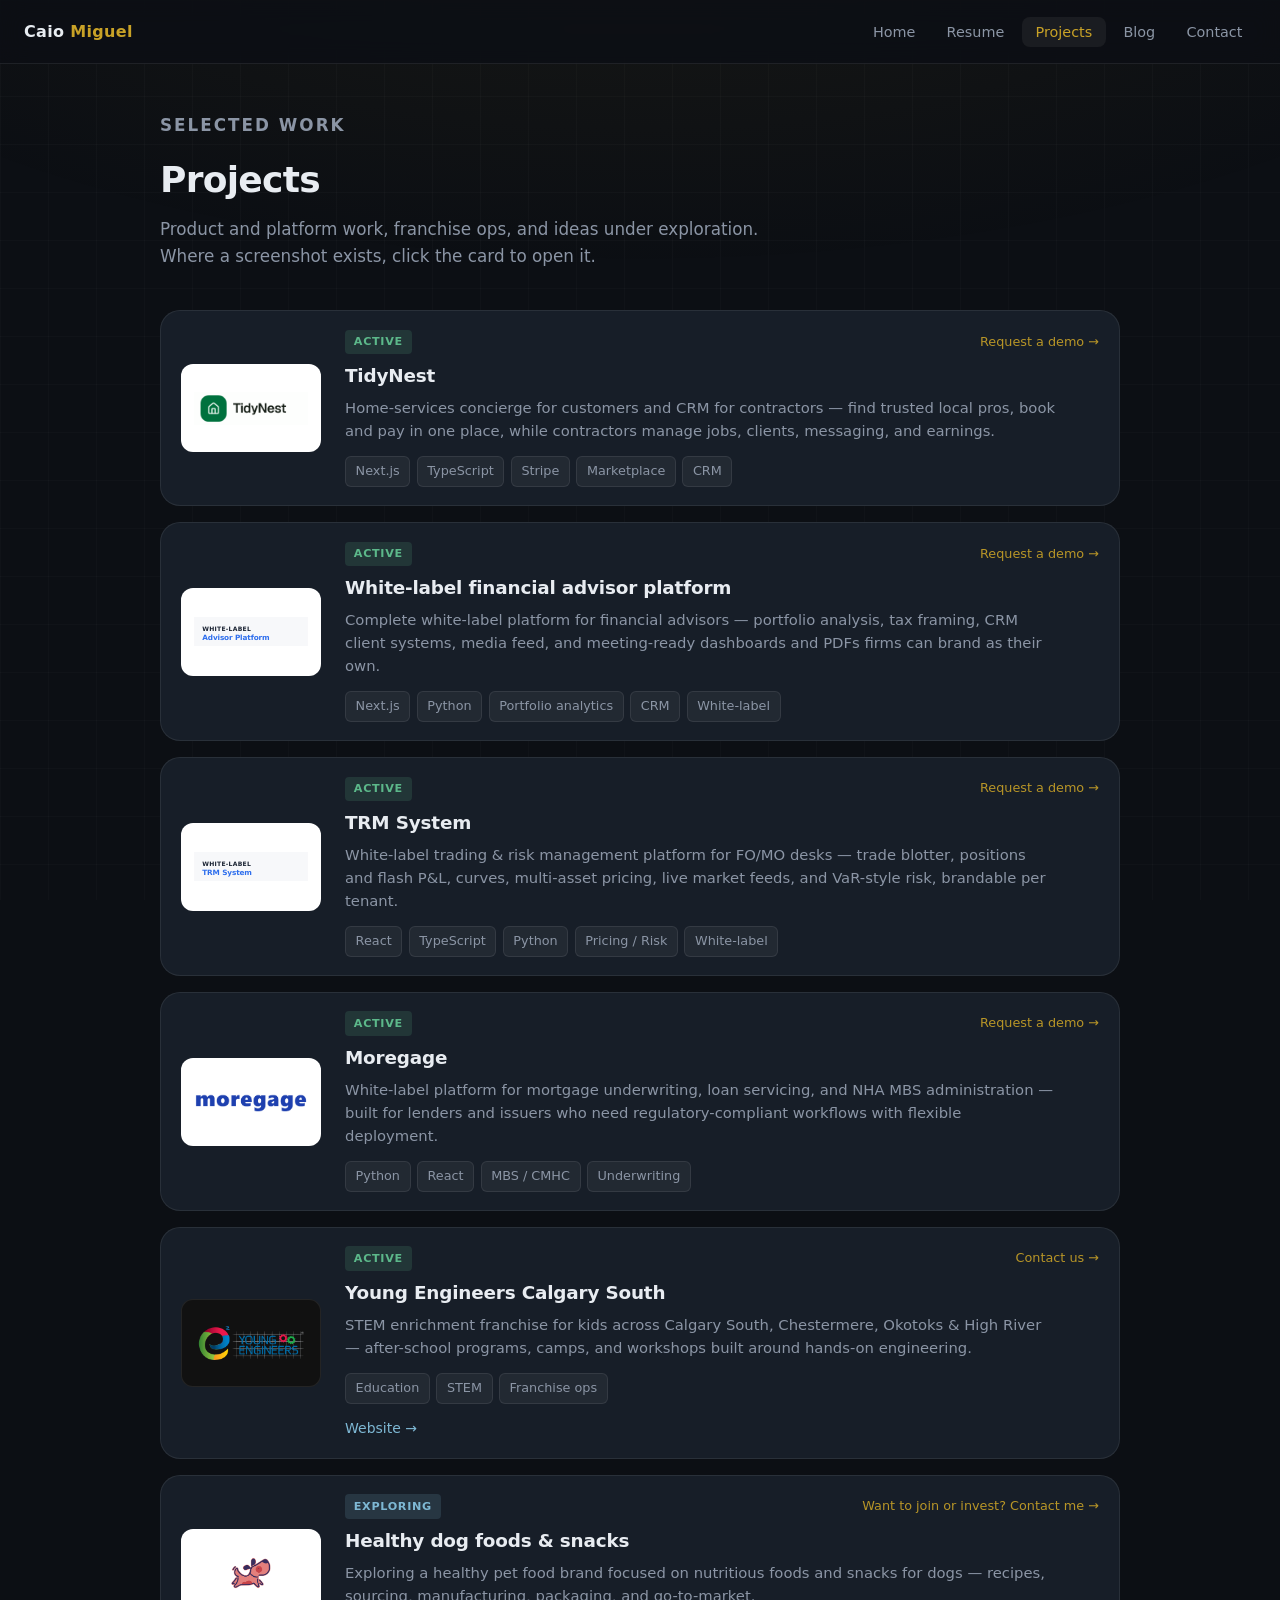
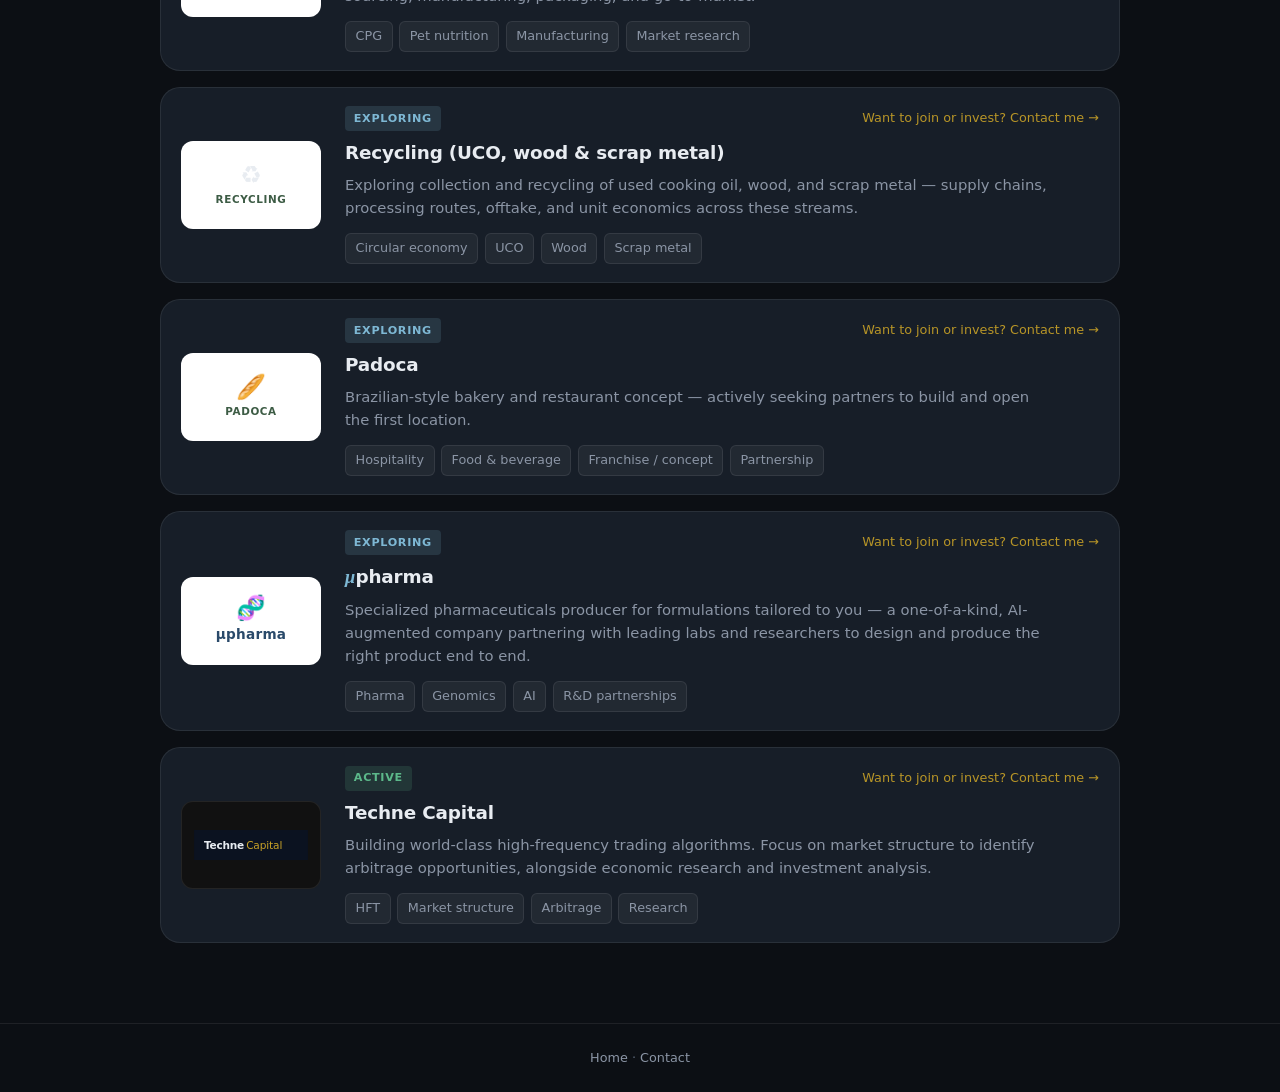
==== commit 26b636e5: "Broaden UCO recycler into UCO, wood, and scrap metal recycling." ====
--- a/projects.html
+++ b/projects.html
@@ -290,7 +290,7 @@
           <div class="project-logo-wrap project-logo-wrap--light">
             <div class="project-logo-mark" aria-hidden="true">
               <span class="mark-icon">♻</span>
-              <span class="mark-label">UCO energy</span>
+              <span class="mark-label">Recycling</span>
             </div>
           </div>
           <div class="project-body">
@@ -300,17 +300,17 @@
                 >Want to join or invest? Contact me →</a
               >
             </div>
-            <h2>Used cooking oil recycler</h2>
-            <p class="desc">
-              Exploring collection and conversion of used cooking oil into
-              electricity and biodiesel — supply chain, processing routes,
-              offtake, and unit economics.
+            <h2>Recycling (UCO, wood &amp; scrap metal)</h2>
+            <p class="desc">
+              Exploring collection and recycling of used cooking oil, wood, and
+              scrap metal — supply chains, processing routes, offtake, and unit
+              economics across these streams.
             </p>
             <div class="tech">
               <span class="tag">Circular economy</span>
-              <span class="tag">Biodiesel</span>
-              <span class="tag">Energy</span>
-              <span class="tag">Market research</span>
+              <span class="tag">UCO</span>
+              <span class="tag">Wood</span>
+              <span class="tag">Scrap metal</span>
             </div>
           </div>
         </article>
--- a/css/style.css
+++ b/css/style.css
@@ -663,6 +663,33 @@
   color: var(--link);
 }
 
+.status-draft {
+  display: inline-block;
+  font-size: 0.7rem;
+  font-weight: 600;
+  letter-spacing: 0.06em;
+  text-transform: uppercase;
+  padding: 0.15rem 0.5rem;
+  border-radius: 4px;
+  background: var(--accent-soft);
+  color: var(--accent);
+  vertical-align: middle;
+}
+
+.draft-banner {
+  margin: 0 0 1.25rem;
+  padding: 0.75rem 1rem;
+  border: 1px solid rgba(201, 162, 39, 0.35);
+  border-radius: 8px;
+  background: var(--accent-soft);
+  color: var(--text-muted);
+  font-size: 0.9rem;
+}
+
+.draft-banner strong {
+  color: var(--accent);
+}
+
 .status-planned {
   background: var(--accent-soft);
   color: var(--accent);
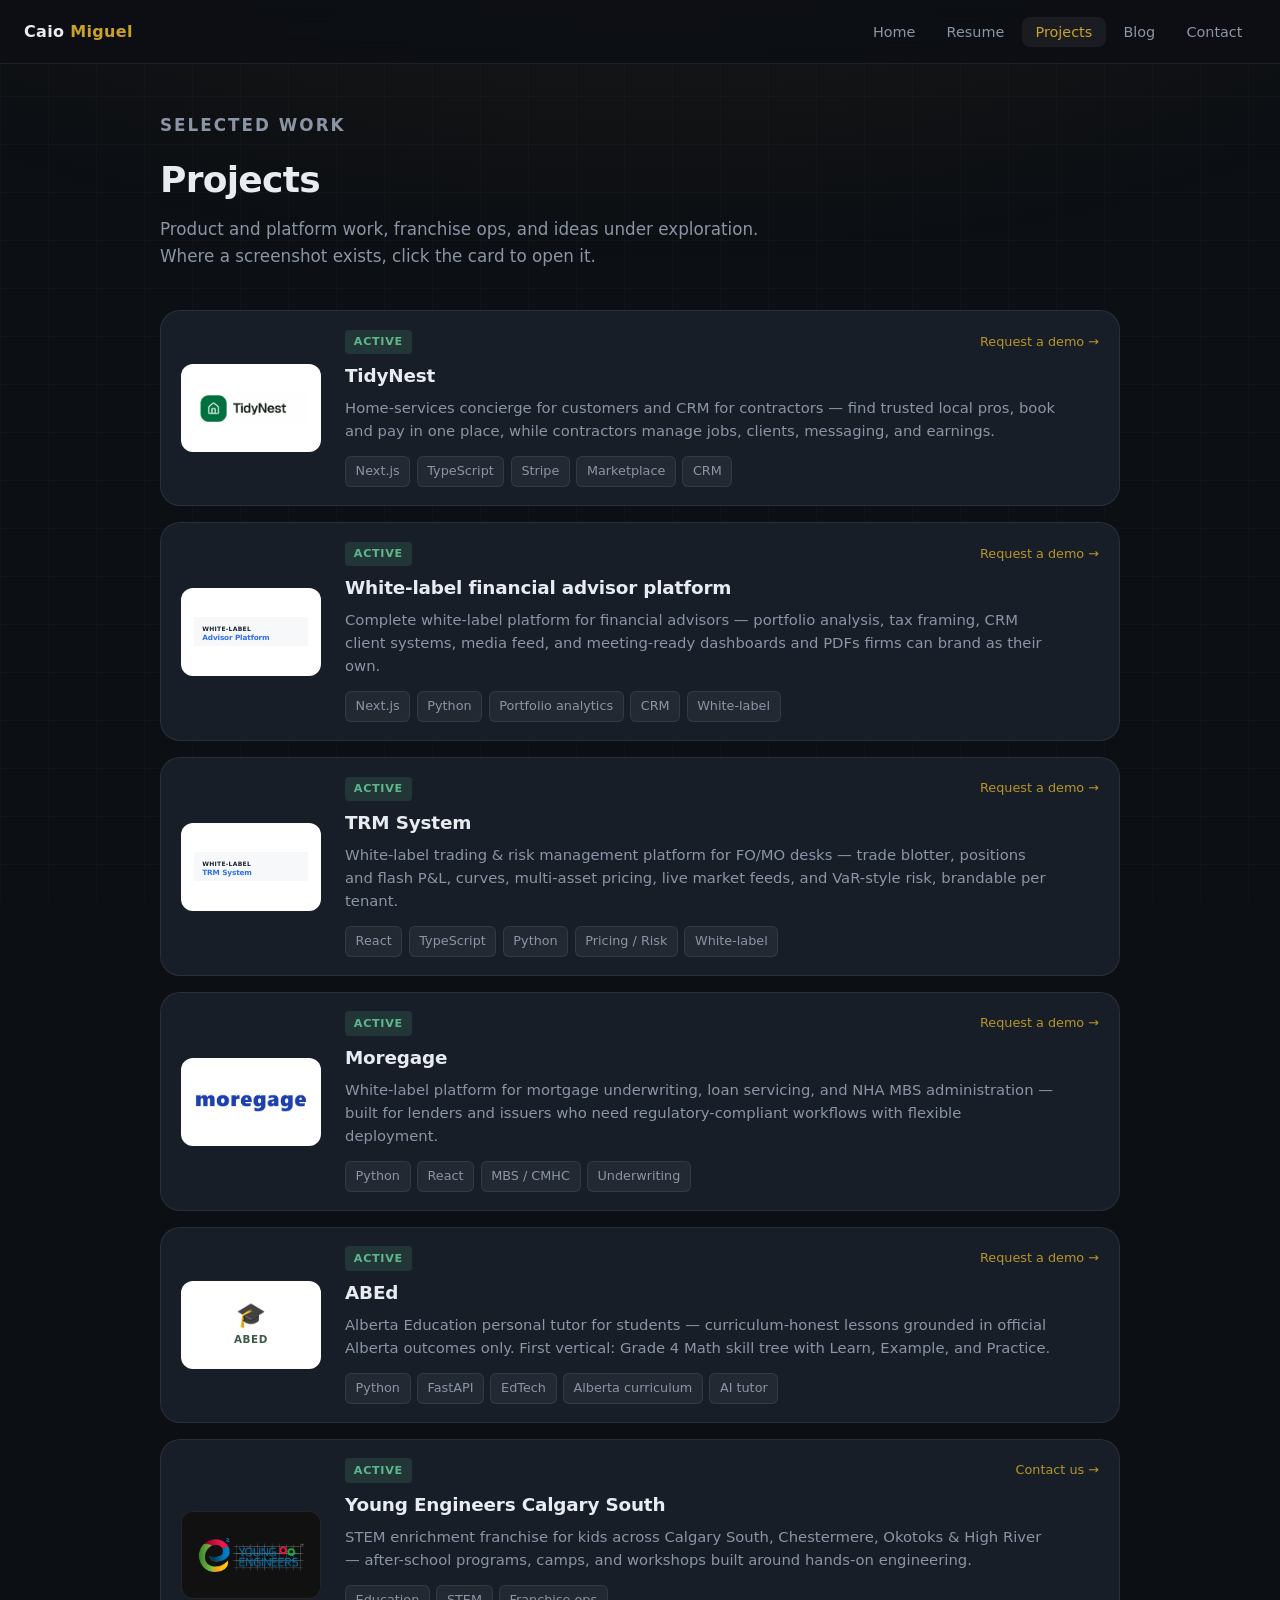
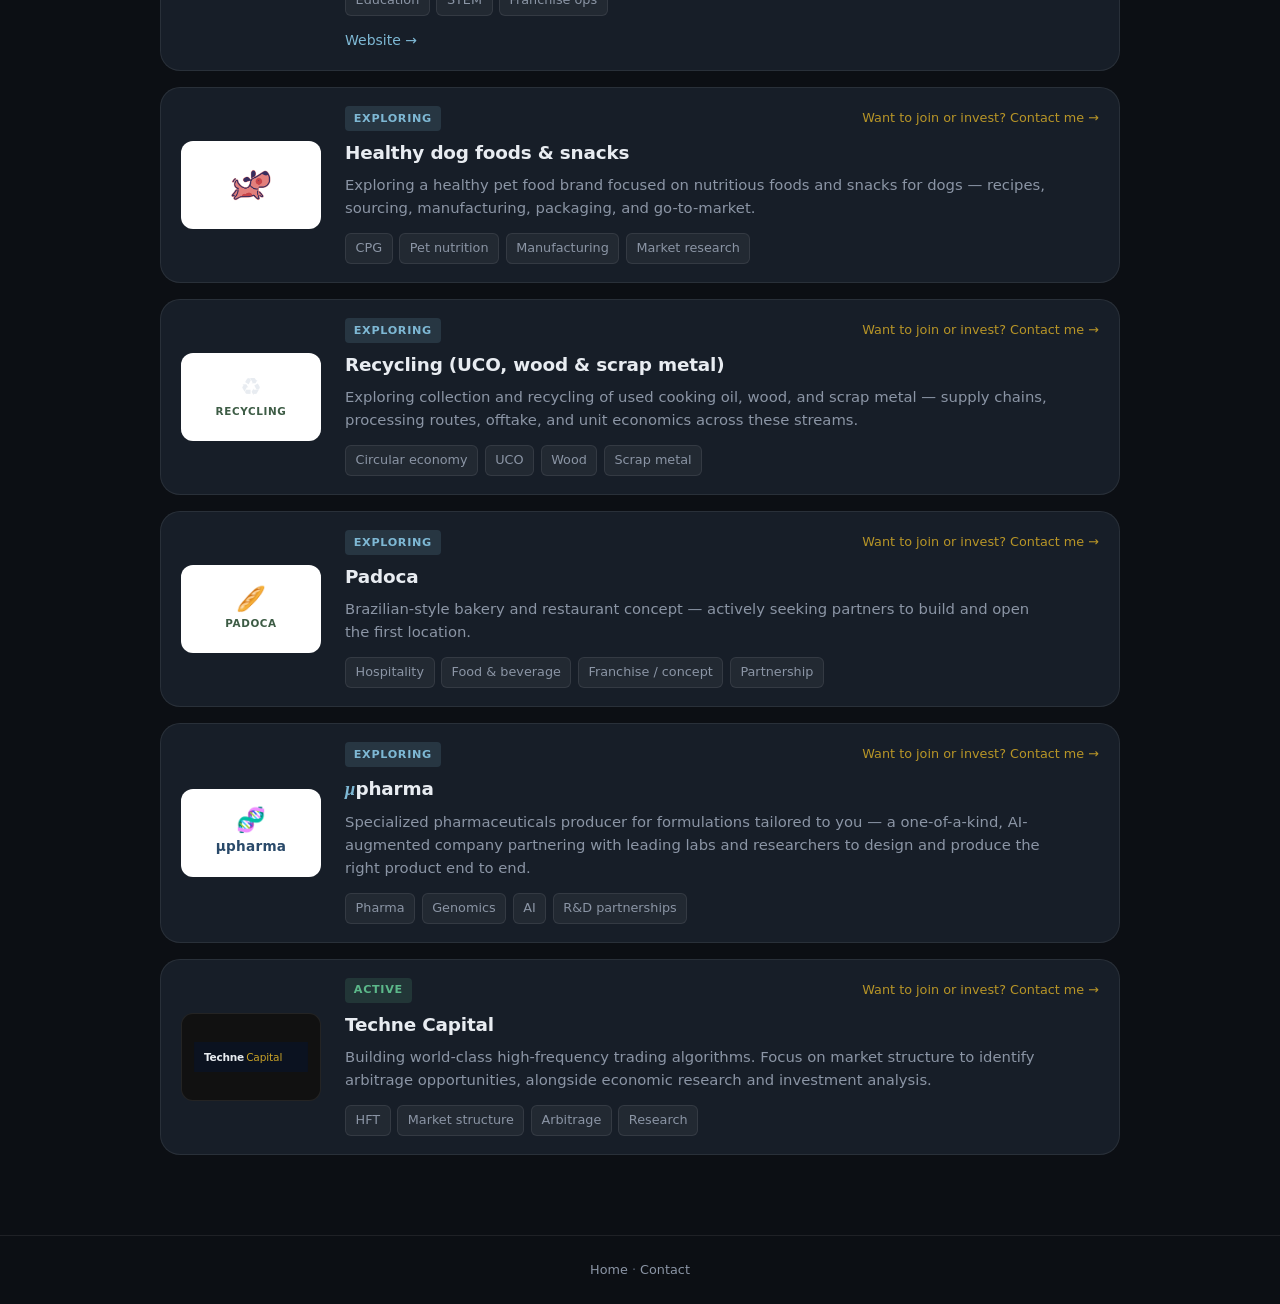
==== commit 05f96bfa: "Add ABEd Alberta Education tutor to projects page." ====
--- a/projects.html
+++ b/projects.html
@@ -5,7 +5,7 @@
     <meta name="viewport" content="width=device-width, initial-scale=1.0" />
     <meta
       name="description"
-      content="Projects by Caio Miguel — Techne Capital, advisor platform, TRM System, Moregage, TidyNest, Young Engineers, healthy dog food, and more."
+      content="Projects by Caio Miguel — Techne Capital, advisor platform, TRM System, Moregage, TidyNest, ABEd, Young Engineers, healthy dog food, and more."
     />
     <title>Projects · Caio Miguel</title>
     <link rel="stylesheet" href="css/style.css" />
@@ -202,7 +202,38 @@
           </div>
         </article>
 
-        <article
+        
+        <article class="project-row project-row--static">
+          <div class="project-logo-wrap project-logo-wrap--light">
+            <div class="project-logo-mark" aria-hidden="true">
+              <span class="mark-icon">🎓</span>
+              <span class="mark-label">ABEd</span>
+            </div>
+          </div>
+          <div class="project-body">
+            <div class="project-body-top">
+              <span class="status status-active">Active</span>
+              <a class="project-view-hint" href="contact.html"
+                >Request a demo →</a
+              >
+            </div>
+            <h2>ABEd</h2>
+            <p class="desc">
+              Alberta Education personal tutor for students — curriculum-honest
+              lessons grounded in official Alberta outcomes only. First vertical:
+              Grade 4 Math skill tree with Learn, Example, and Practice.
+            </p>
+            <div class="tech">
+              <span class="tag">Python</span>
+              <span class="tag">FastAPI</span>
+              <span class="tag">EdTech</span>
+              <span class="tag">Alberta curriculum</span>
+              <span class="tag">AI tutor</span>
+            </div>
+          </div>
+        </article>
+
+<article
           class="project-row"
           tabindex="0"
           role="button"
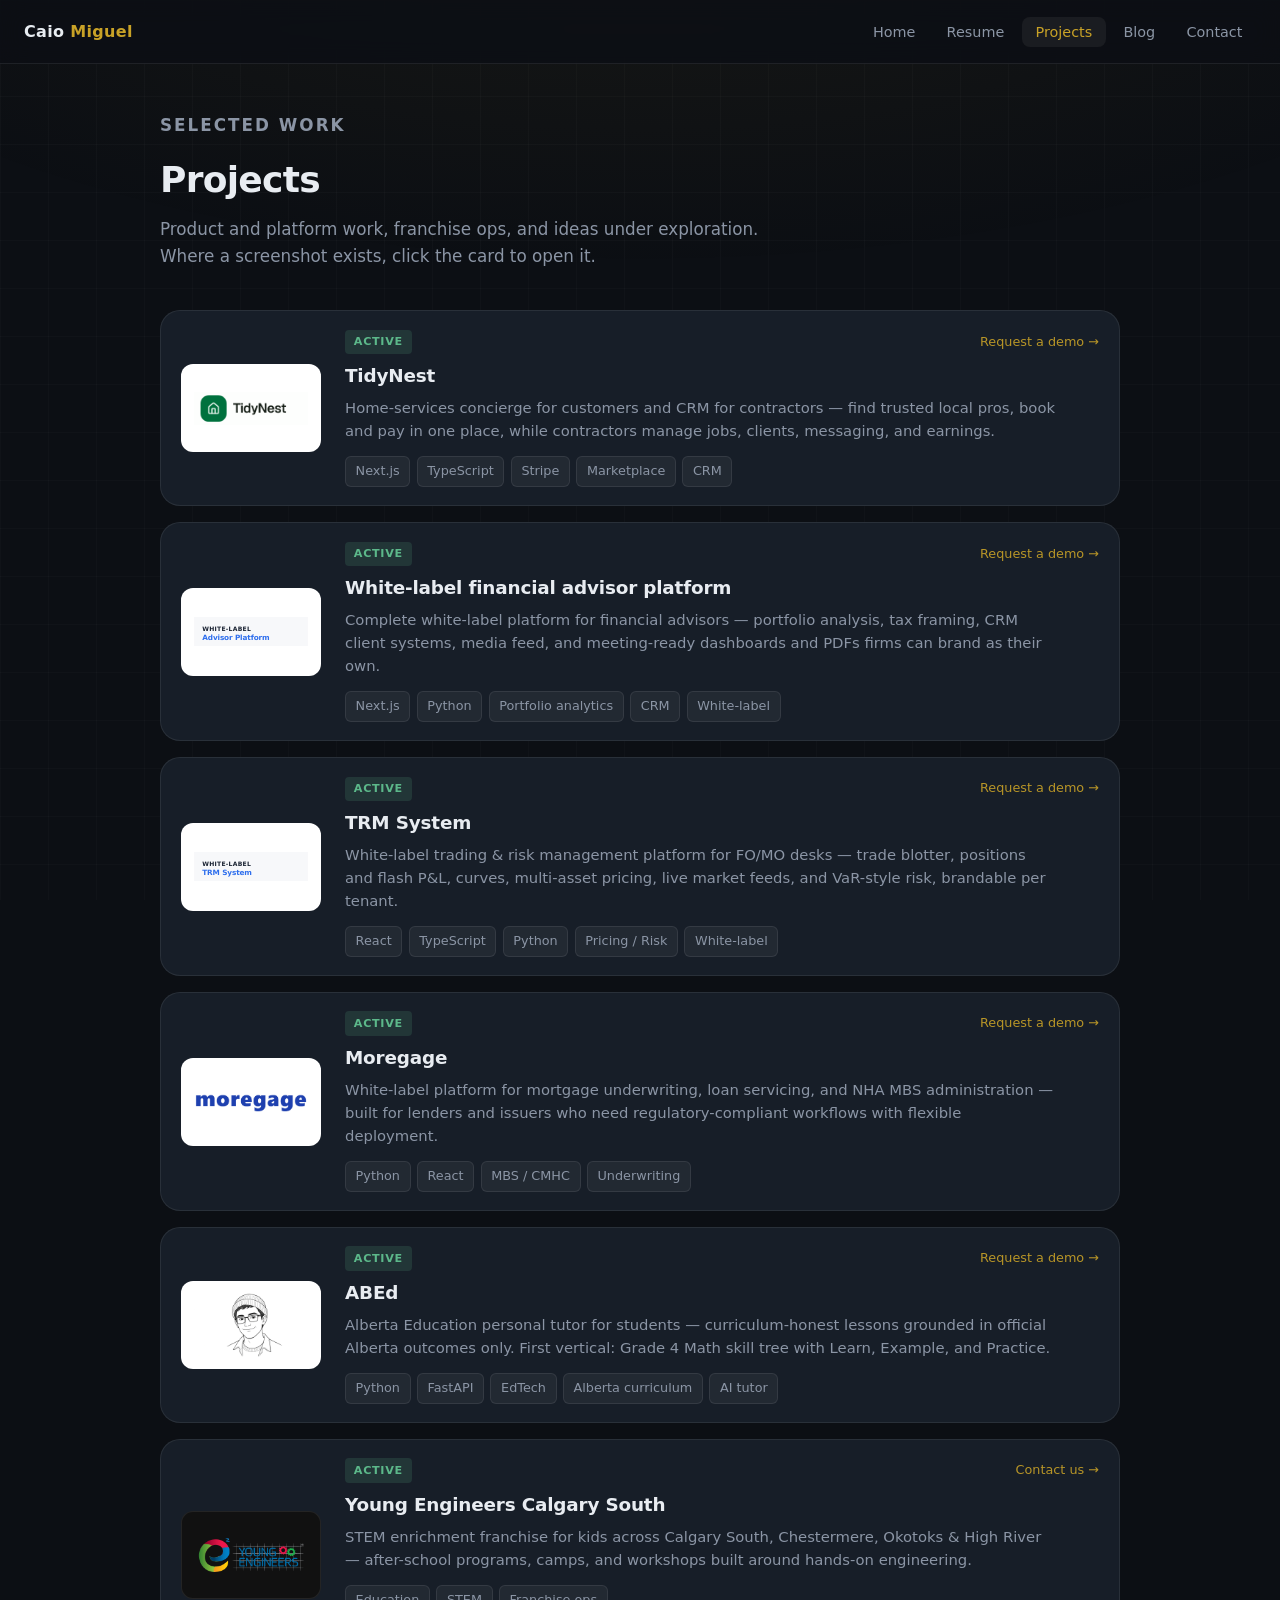
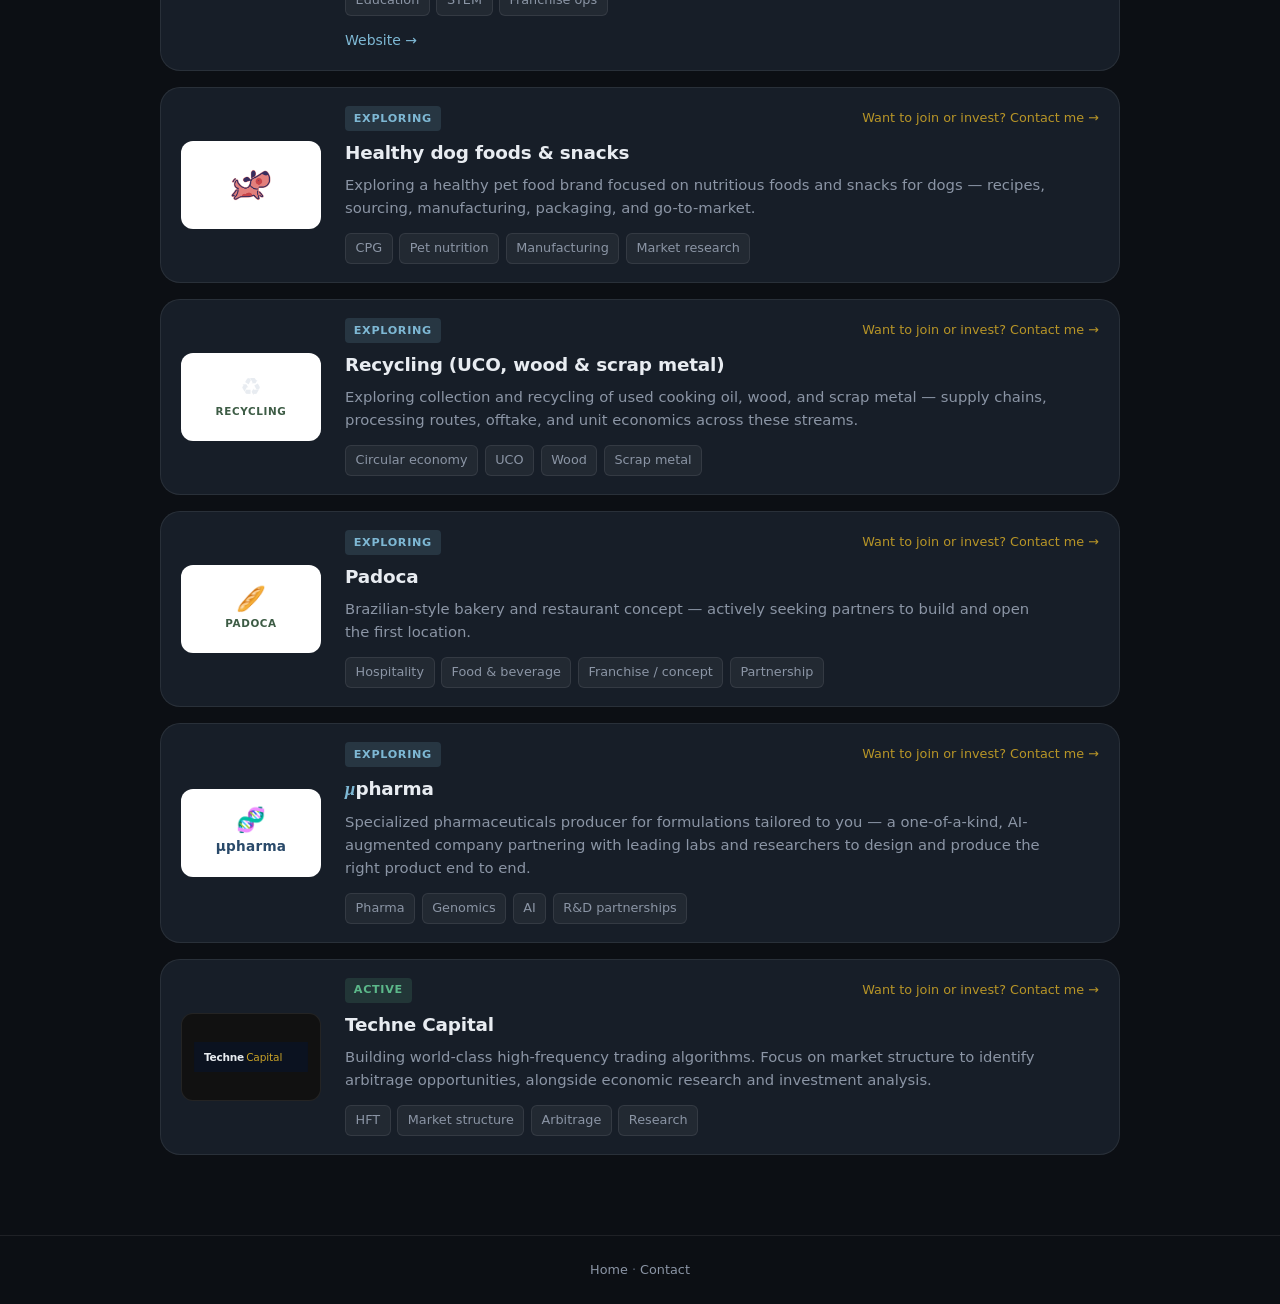
==== commit bfd2f7ec: "Add ABEd line-art logo inspired by Community Abed look." ====
--- a/projects.html
+++ b/projects.html
@@ -205,10 +205,13 @@
         
         <article class="project-row project-row--static">
           <div class="project-logo-wrap project-logo-wrap--light">
-            <div class="project-logo-mark" aria-hidden="true">
-              <span class="mark-icon">🎓</span>
-              <span class="mark-label">ABEd</span>
-            </div>
+            <img
+              class="project-logo project-logo--abed"
+              src="projects/abed-logo.png"
+              alt=""
+              width="88"
+              height="88"
+            />
           </div>
           <div class="project-body">
             <div class="project-body-top">
--- a/css/style.css
+++ b/css/style.css
@@ -614,6 +614,11 @@
   max-height: 52px;
 }
 
+.project-logo--abed {
+  max-height: 76px;
+  border-radius: 8px;
+}
+
 .project-body {
   min-width: 0;
 }
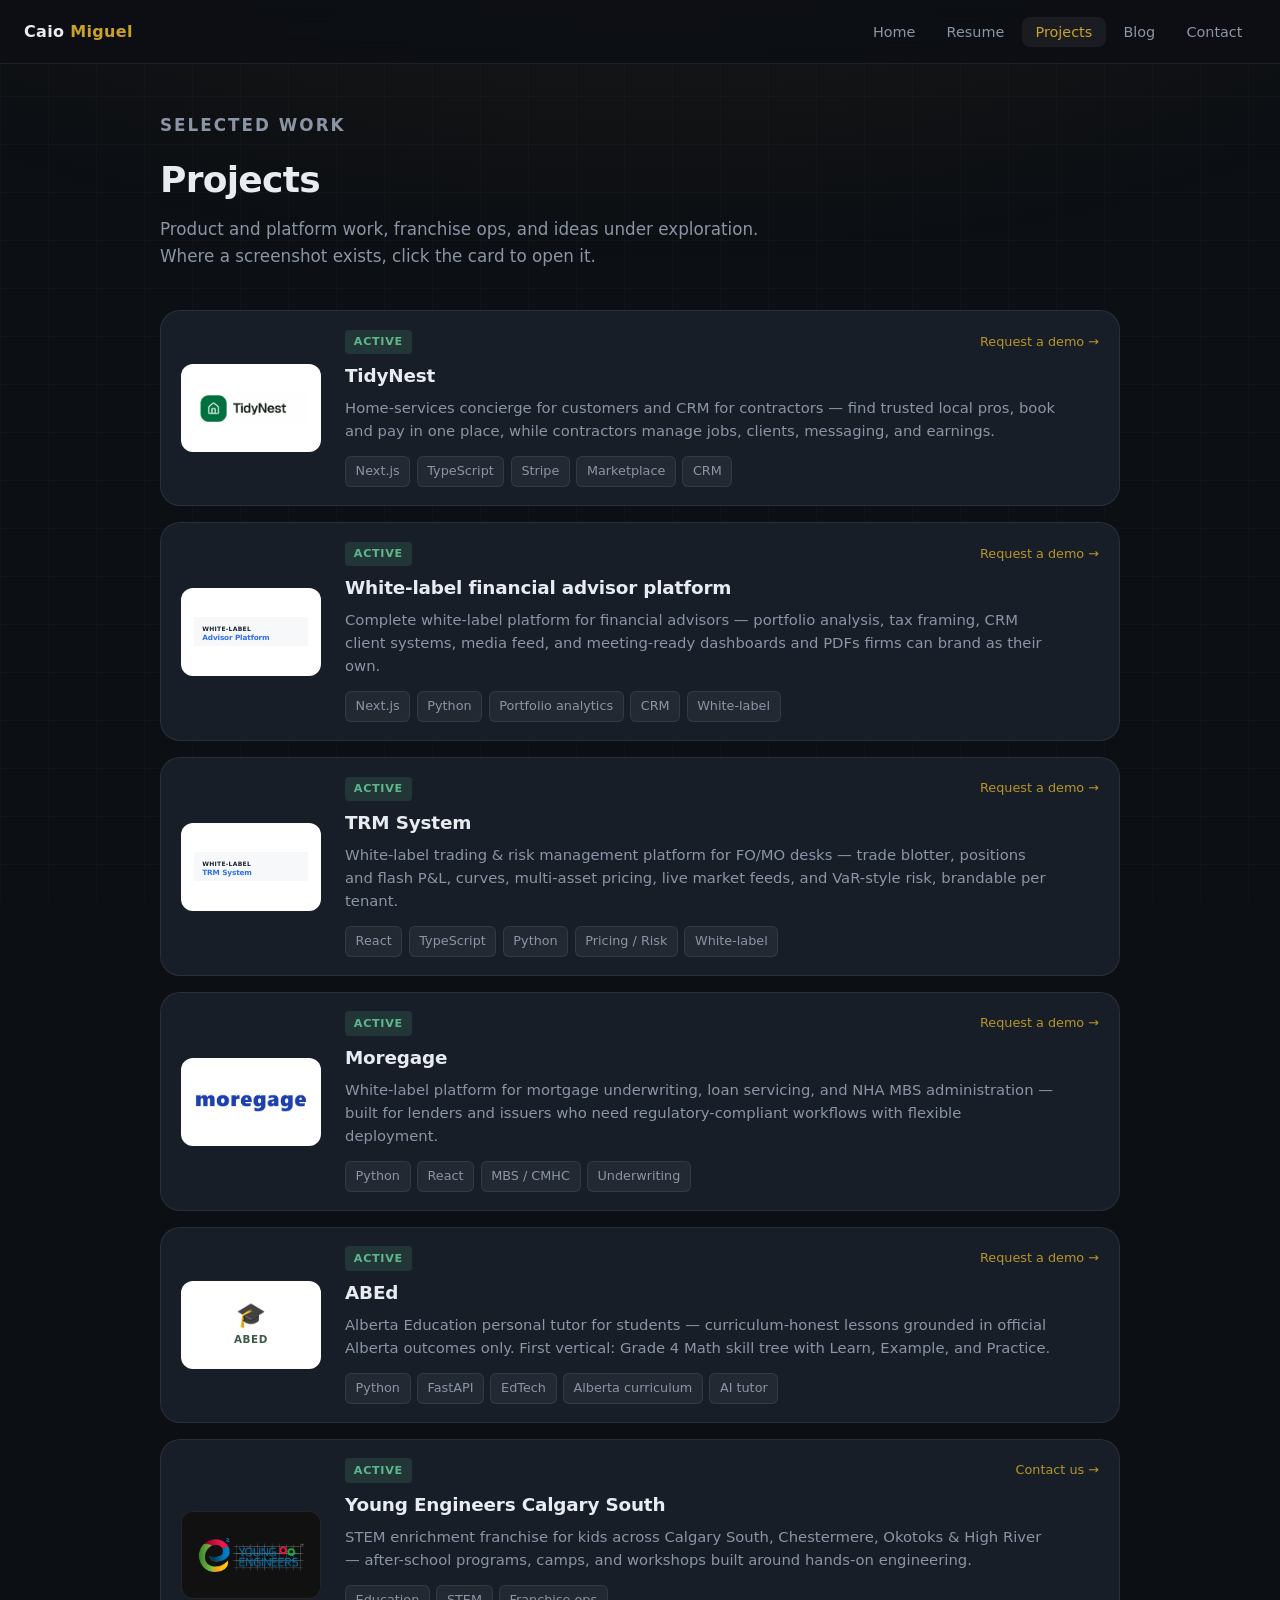
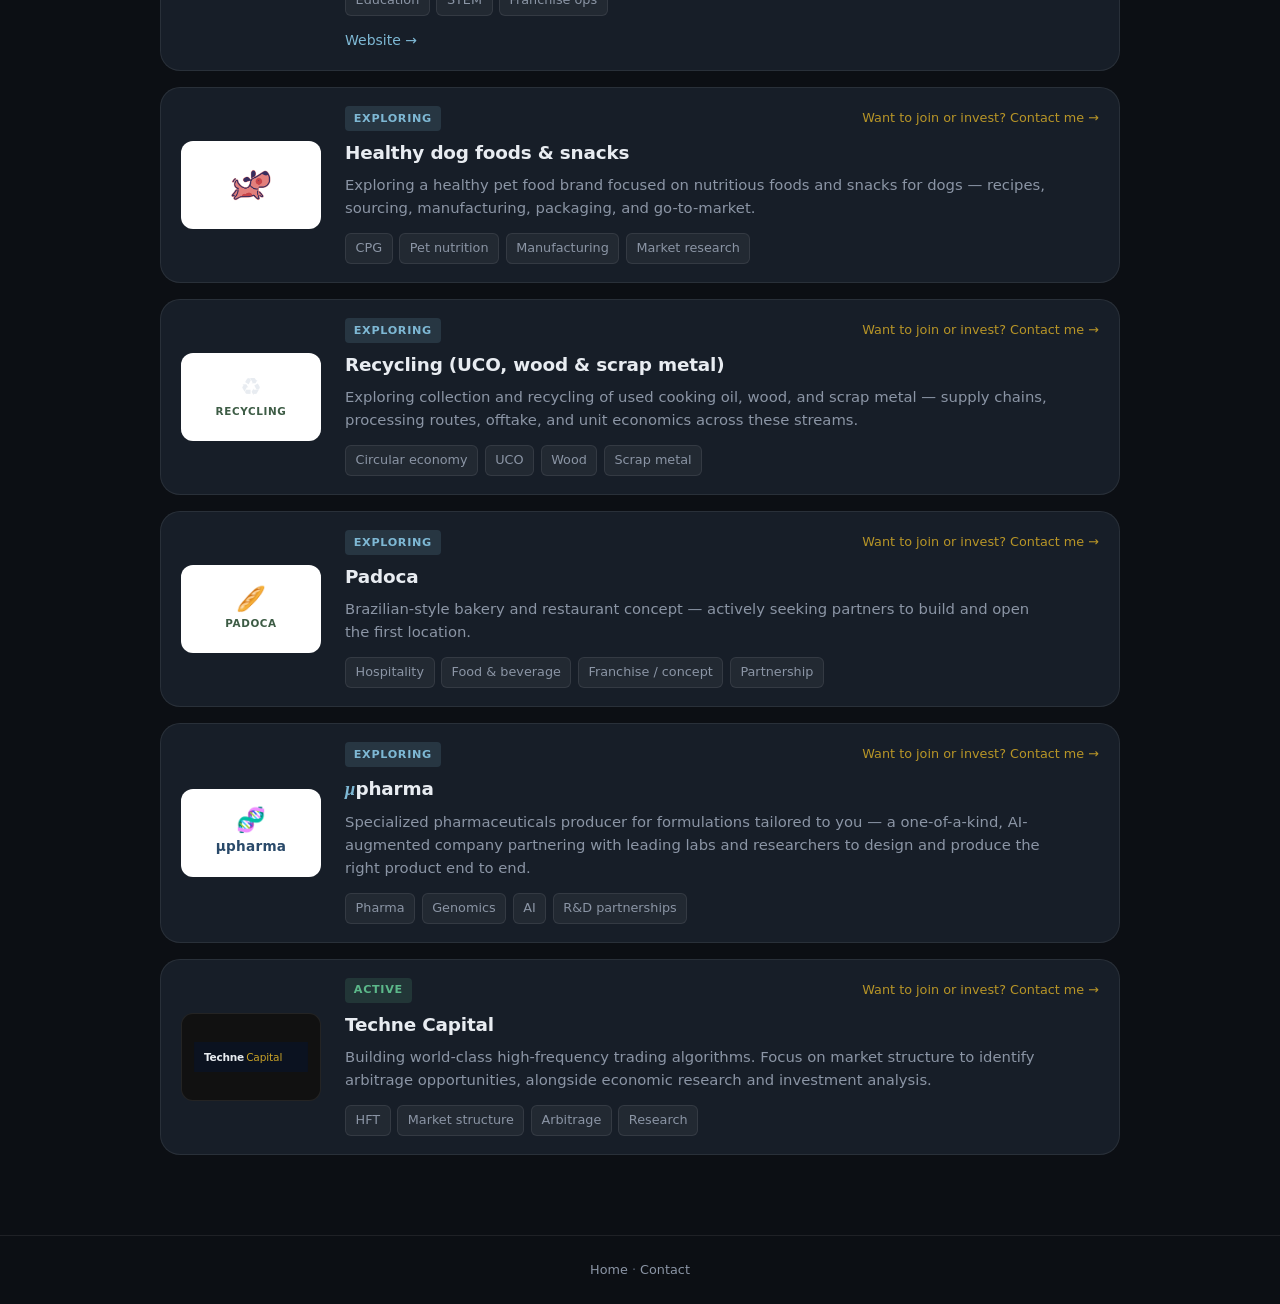
==== commit 5b5bc4de: "Revert ABEd logo to text mark." ====
--- a/projects.html
+++ b/projects.html
@@ -205,13 +205,10 @@
         
         <article class="project-row project-row--static">
           <div class="project-logo-wrap project-logo-wrap--light">
-            <img
-              class="project-logo project-logo--abed"
-              src="projects/abed-logo.png"
-              alt=""
-              width="88"
-              height="88"
-            />
+            <div class="project-logo-mark" aria-hidden="true">
+              <span class="mark-icon">🎓</span>
+              <span class="mark-label">ABEd</span>
+            </div>
           </div>
           <div class="project-body">
             <div class="project-body-top">
--- a/css/style.css
+++ b/css/style.css
@@ -614,11 +614,6 @@
   max-height: 52px;
 }
 
-.project-logo--abed {
-  max-height: 76px;
-  border-radius: 8px;
-}
-
 .project-body {
   min-width: 0;
 }
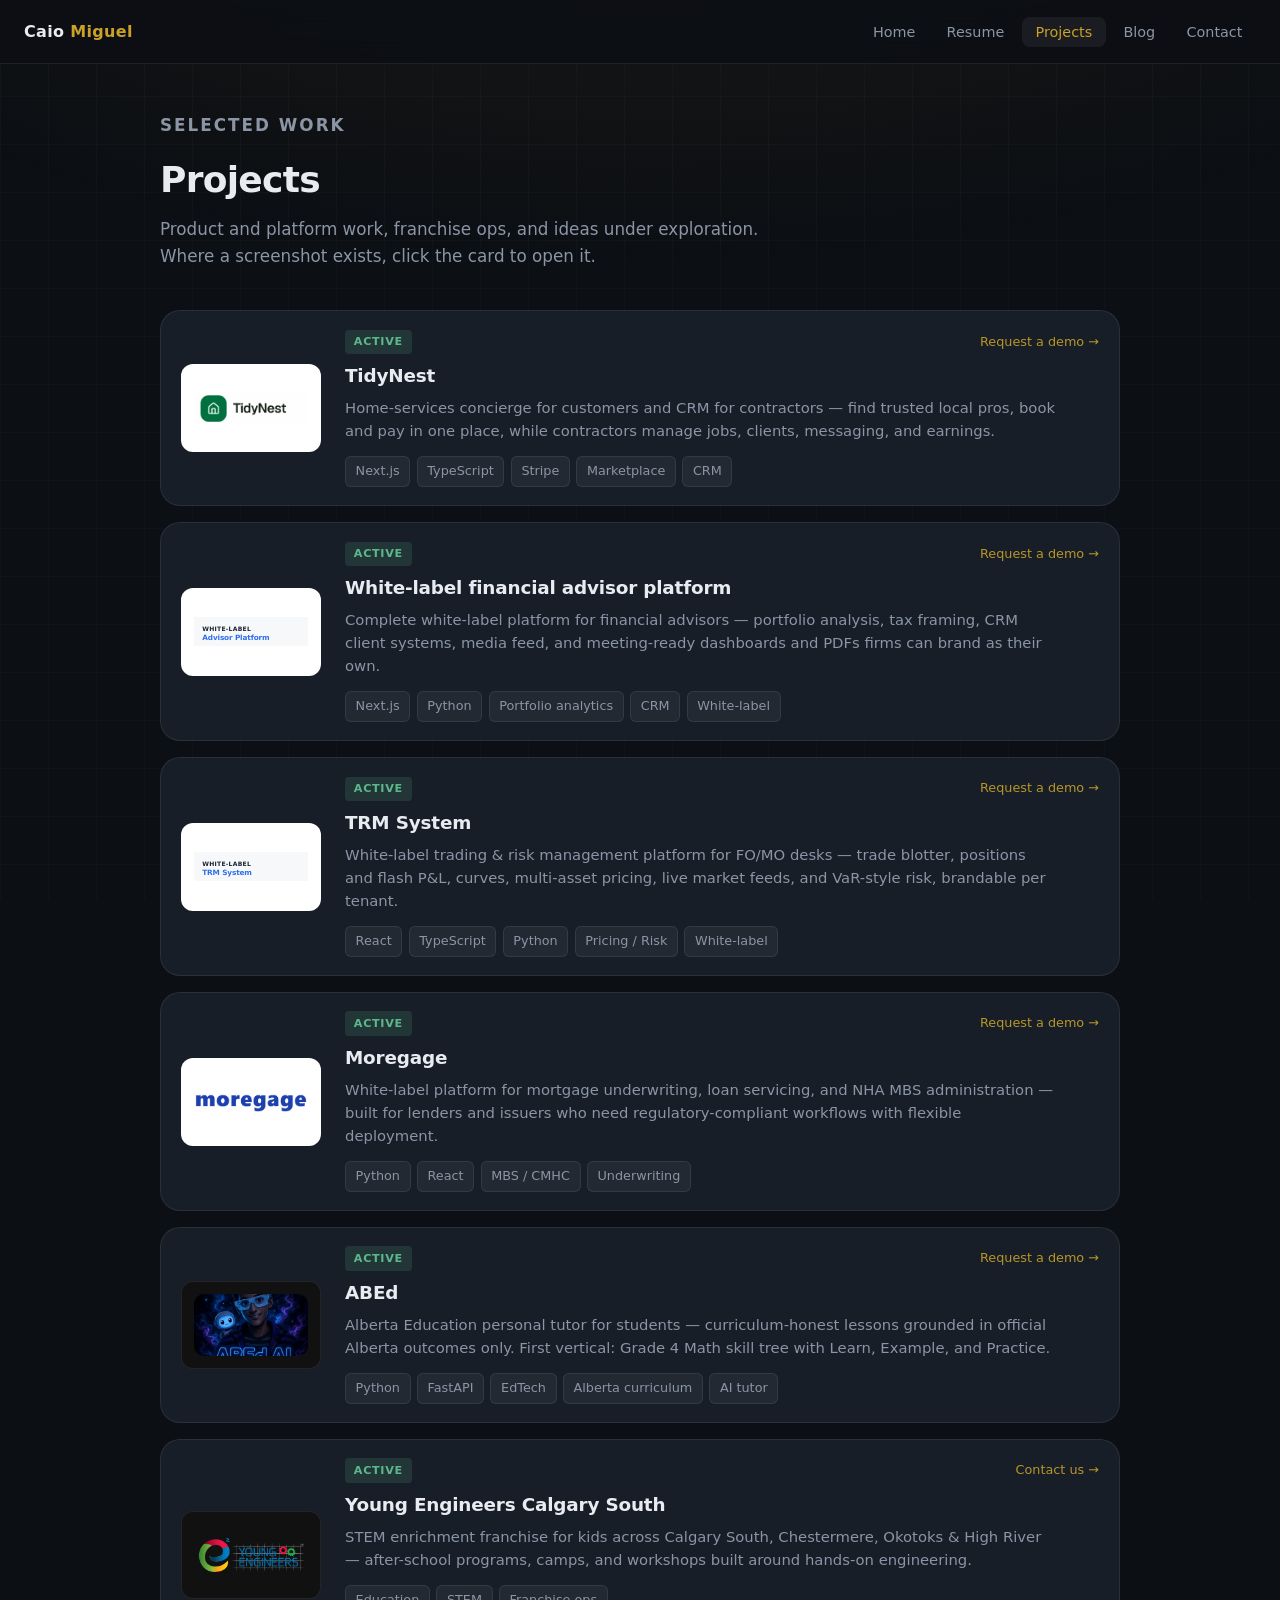
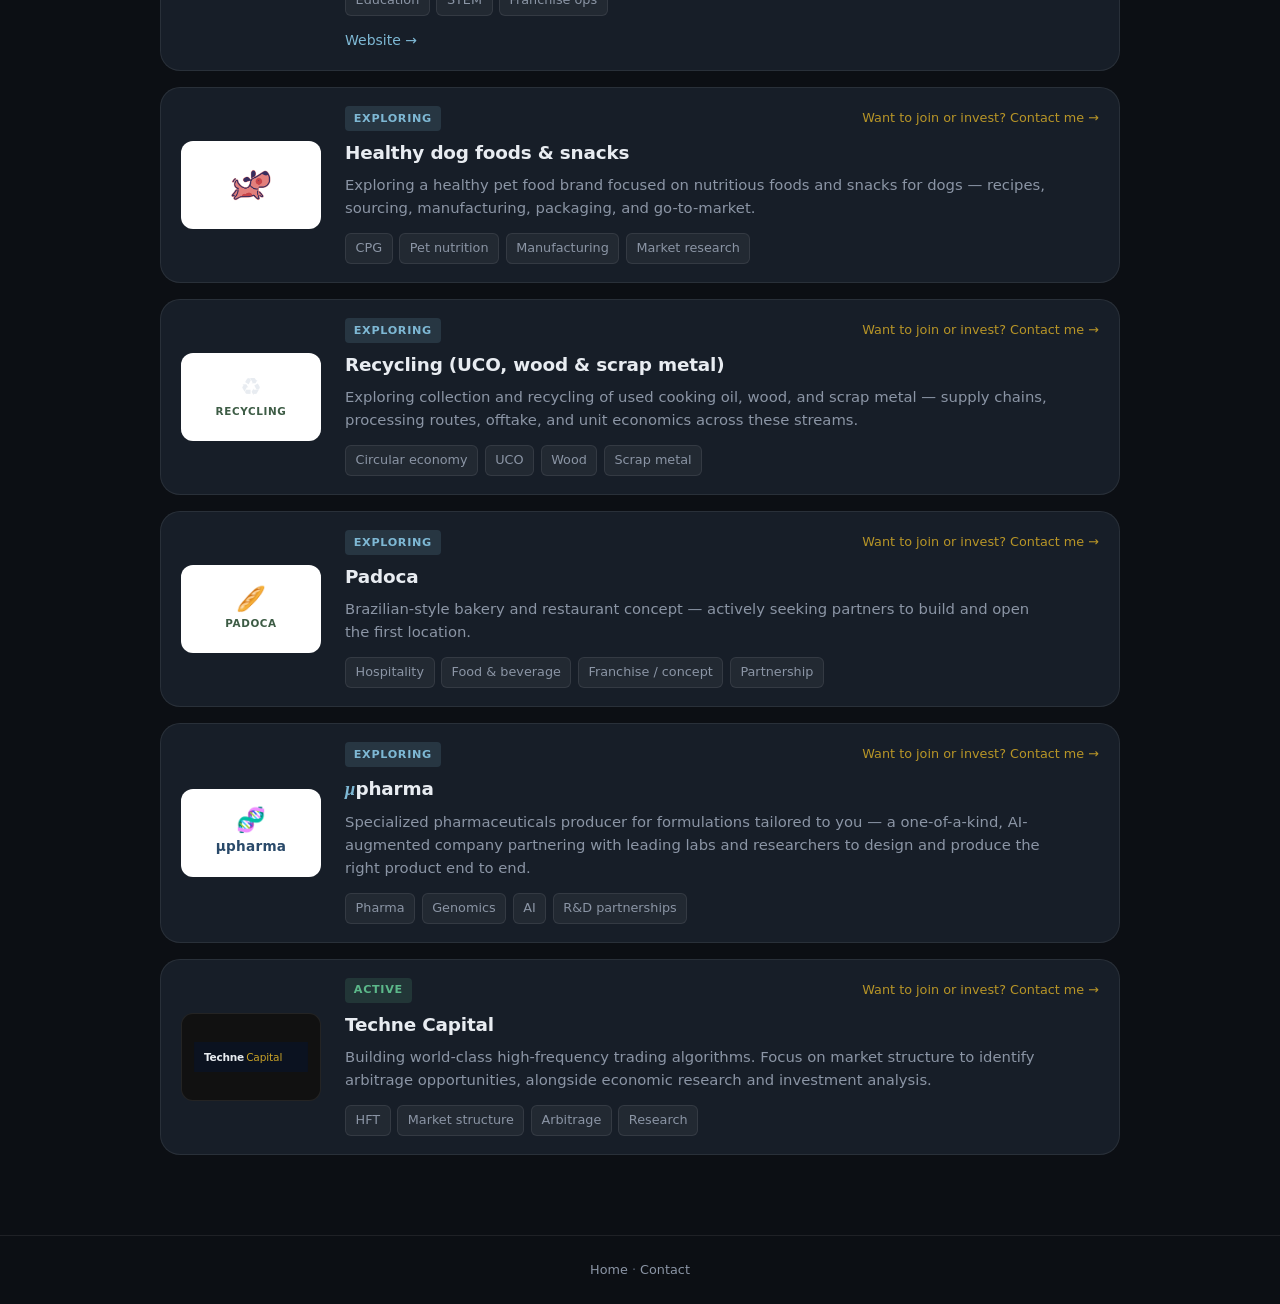
==== commit 2a51fd2f: "Use provided ABEd AI artwork on the projects page." ====
--- a/projects.html
+++ b/projects.html
@@ -203,17 +203,29 @@
         </article>
 
         
-        <article class="project-row project-row--static">
-          <div class="project-logo-wrap project-logo-wrap--light">
-            <div class="project-logo-mark" aria-hidden="true">
-              <span class="mark-icon">🎓</span>
-              <span class="mark-label">ABEd</span>
-            </div>
-          </div>
-          <div class="project-body">
-            <div class="project-body-top">
-              <span class="status status-active">Active</span>
-              <a class="project-view-hint" href="contact.html"
+        <article
+          class="project-row"
+          tabindex="0"
+          role="button"
+          data-screenshot="projects/abed-banner.jpg"
+          data-title="ABEd"
+          data-caption="ABEd AI — personal learning guide for K–12"
+          aria-haspopup="dialog"
+          aria-label="ABEd — open artwork"
+        >
+          <div class="project-logo-wrap project-logo-wrap--dark">
+            <img
+              class="project-logo project-logo--abed"
+              src="projects/abed-banner.jpg"
+              alt=""
+              width="140"
+              height="88"
+            />
+          </div>
+          <div class="project-body">
+            <div class="project-body-top">
+              <span class="status status-active">Active</span>
+              <a class="project-view-hint" href="contact.html" data-no-lightbox
                 >Request a demo →</a
               >
             </div>
--- a/css/style.css
+++ b/css/style.css
@@ -614,6 +614,15 @@
   max-height: 52px;
 }
 
+.project-logo--abed {
+  max-width: 100%;
+  max-height: 100%;
+  width: 100%;
+  height: 100%;
+  object-fit: cover;
+  border-radius: 10px;
+}
+
 .project-body {
   min-width: 0;
 }
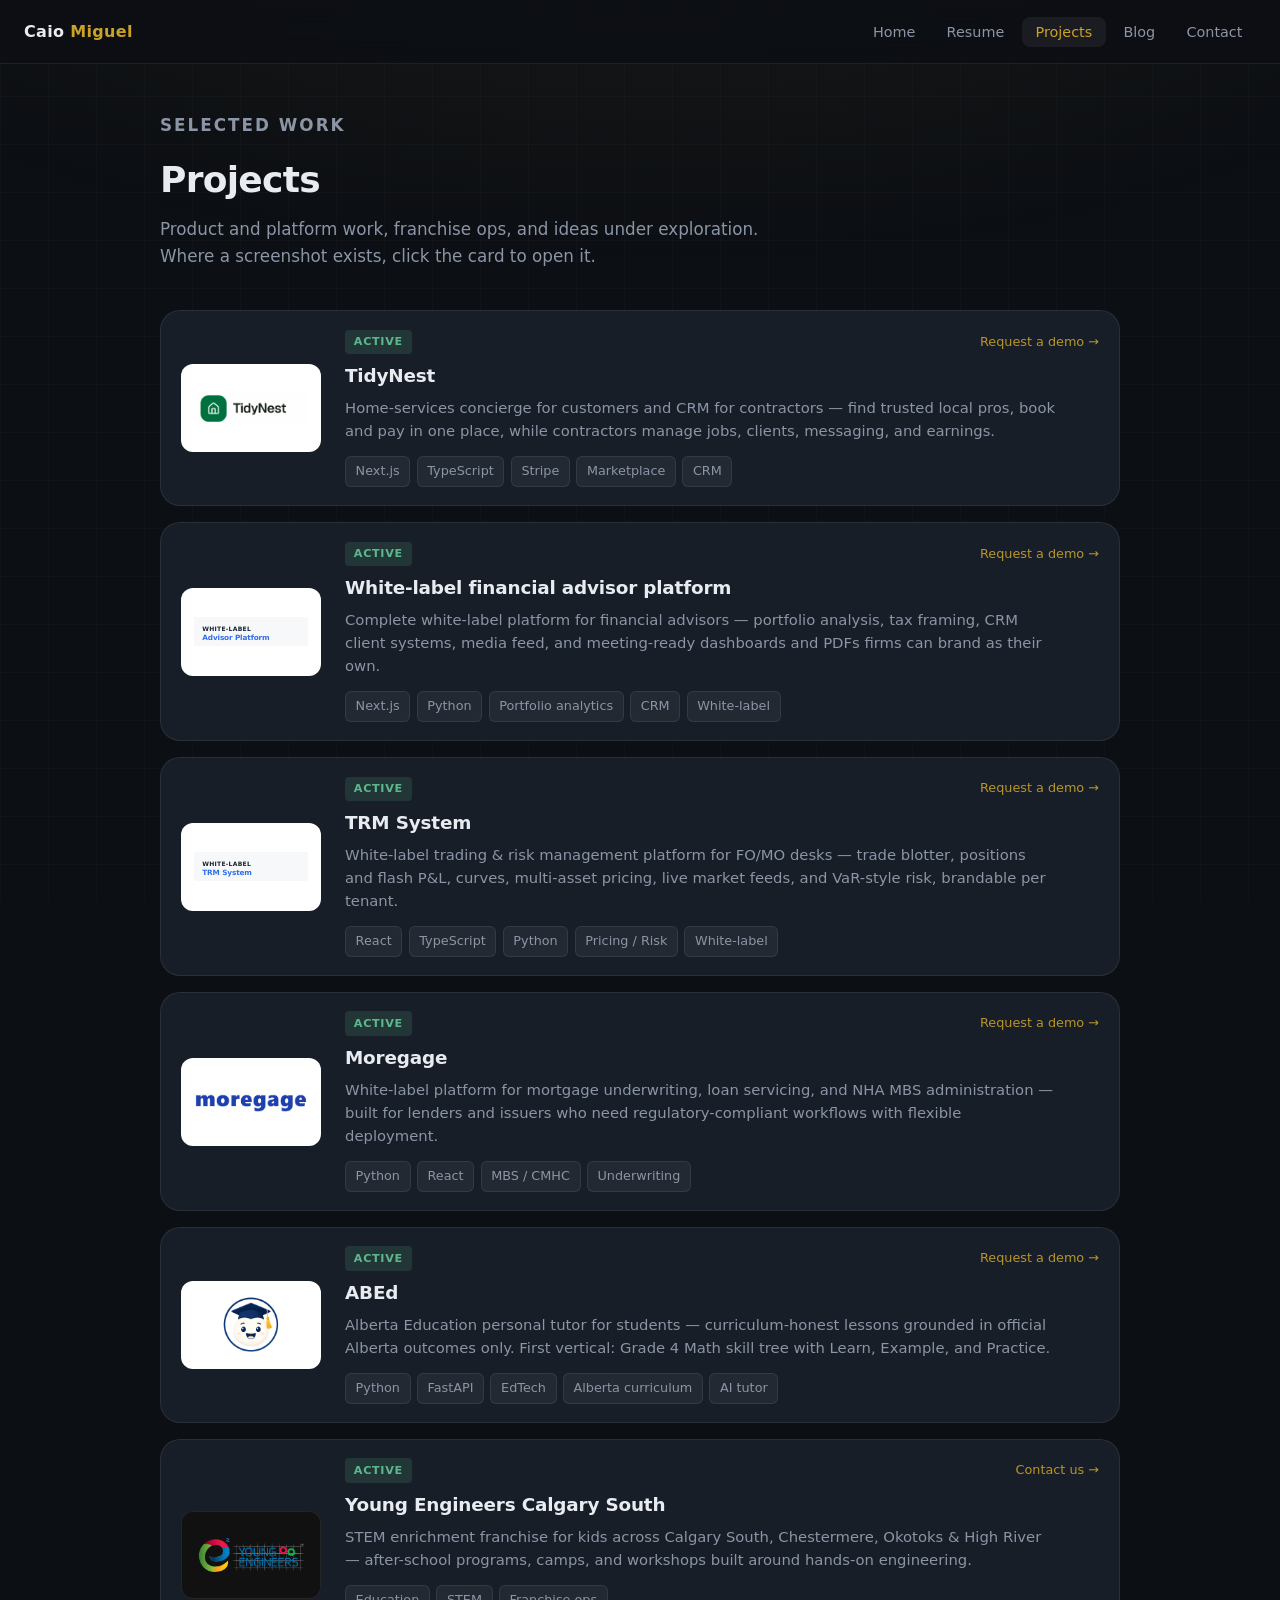
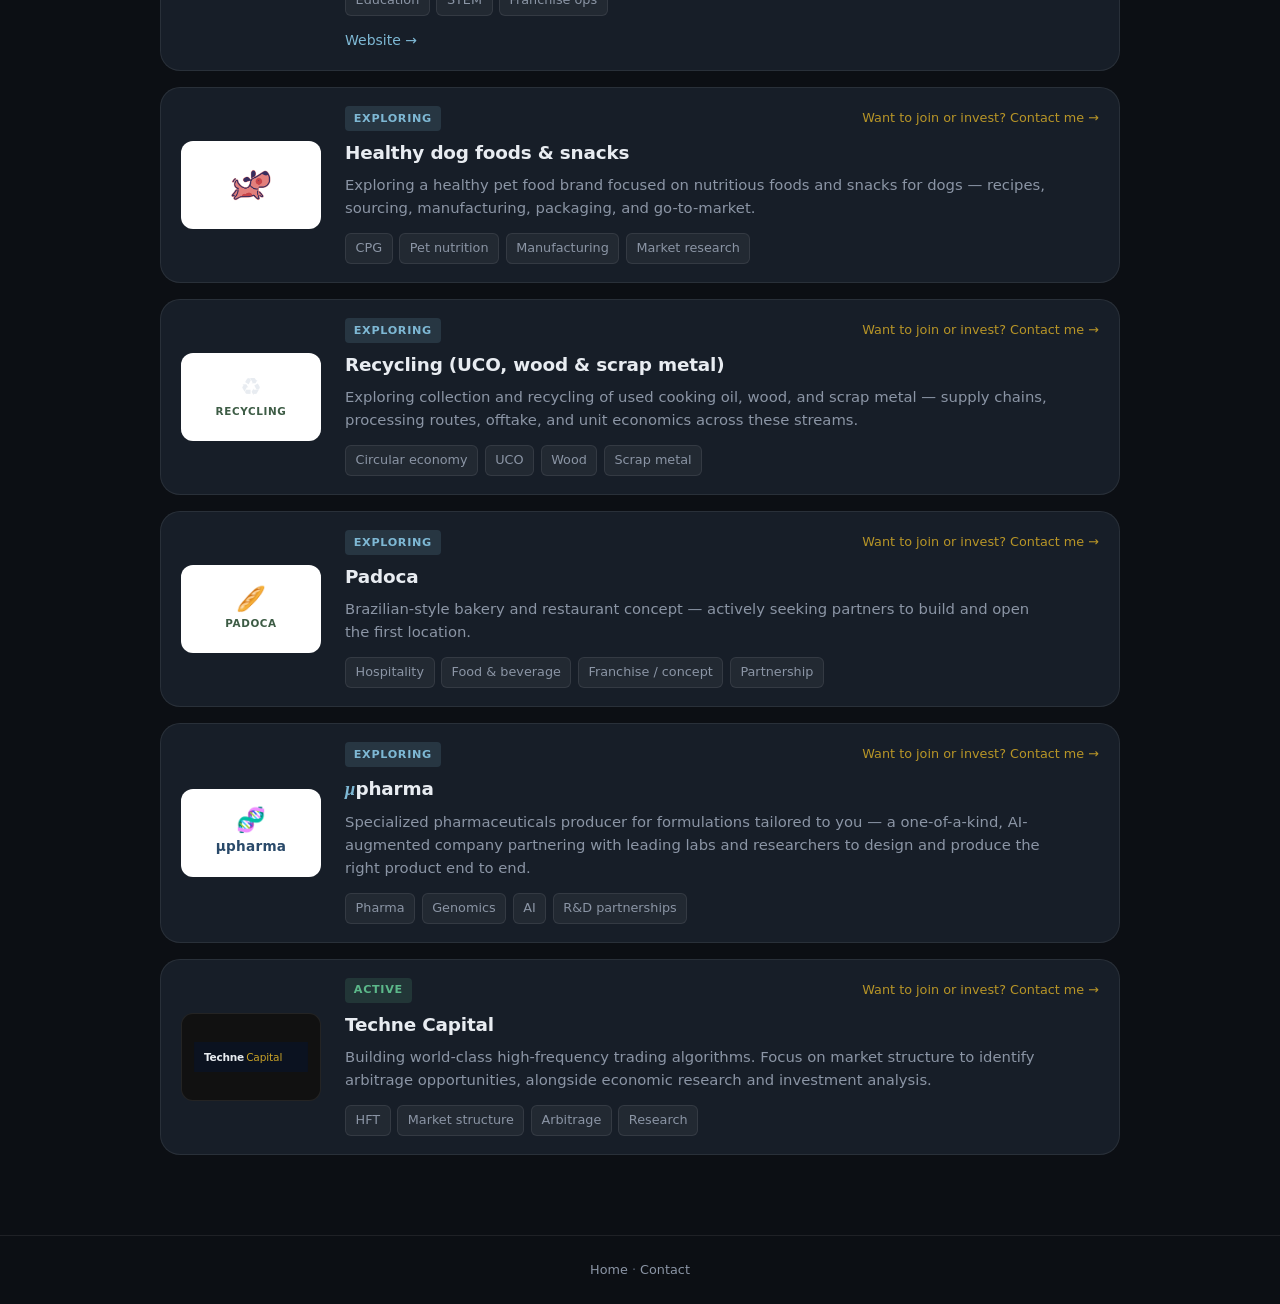
==== commit 351a7729: "Use ABEd mascot logo on the projects page." ====
--- a/projects.html
+++ b/projects.html
@@ -207,16 +207,16 @@
           class="project-row"
           tabindex="0"
           role="button"
-          data-screenshot="projects/abed-banner.jpg"
+          data-screenshot="projects/abed-logo.jpg"
           data-title="ABEd"
           data-caption="ABEd AI — personal learning guide for K–12"
           aria-haspopup="dialog"
           aria-label="ABEd — open artwork"
         >
-          <div class="project-logo-wrap project-logo-wrap--dark">
+          <div class="project-logo-wrap project-logo-wrap--light">
             <img
               class="project-logo project-logo--abed"
-              src="projects/abed-banner.jpg"
+              src="projects/abed-logo.jpg"
               alt=""
               width="140"
               height="88"
--- a/css/style.css
+++ b/css/style.css
@@ -1,5 +1,5 @@
 /* ============================================================
-   Caio Miguel — Personal Site
+   Caio Miguel â€” Personal Site
    ============================================================ */
 
 :root {
@@ -483,7 +483,7 @@
 }
 
 .timeline-item li::before {
-  content: "–";
+  content: "â€“";
   position: absolute;
   left: 0;
   color: var(--text-dim);
@@ -615,12 +615,10 @@
 }
 
 .project-logo--abed {
-  max-width: 100%;
-  max-height: 100%;
-  width: 100%;
-  height: 100%;
-  object-fit: cover;
-  border-radius: 10px;
+  max-height: 72px;
+  width: auto;
+  height: auto;
+  object-fit: contain;
 }
 
 .project-body {
@@ -741,7 +739,7 @@
   color: #2a4a6a;
 }
 
-/* μ as brand “u” — uniqueness / micro-scale formulation */
+/* Î¼ as brand â€œuâ€ â€” uniqueness / micro-scale formulation */
 .project-title-mu .mu {
   font-family: "Segoe UI", "Times New Roman", Georgia, serif;
   font-weight: 600;
@@ -1092,7 +1090,7 @@
   color: var(--text-dim);
 }
 
-/* Honeypot — hidden from real users */
+/* Honeypot â€” hidden from real users */
 .hp-field {
   position: absolute;
   left: -9999px;
